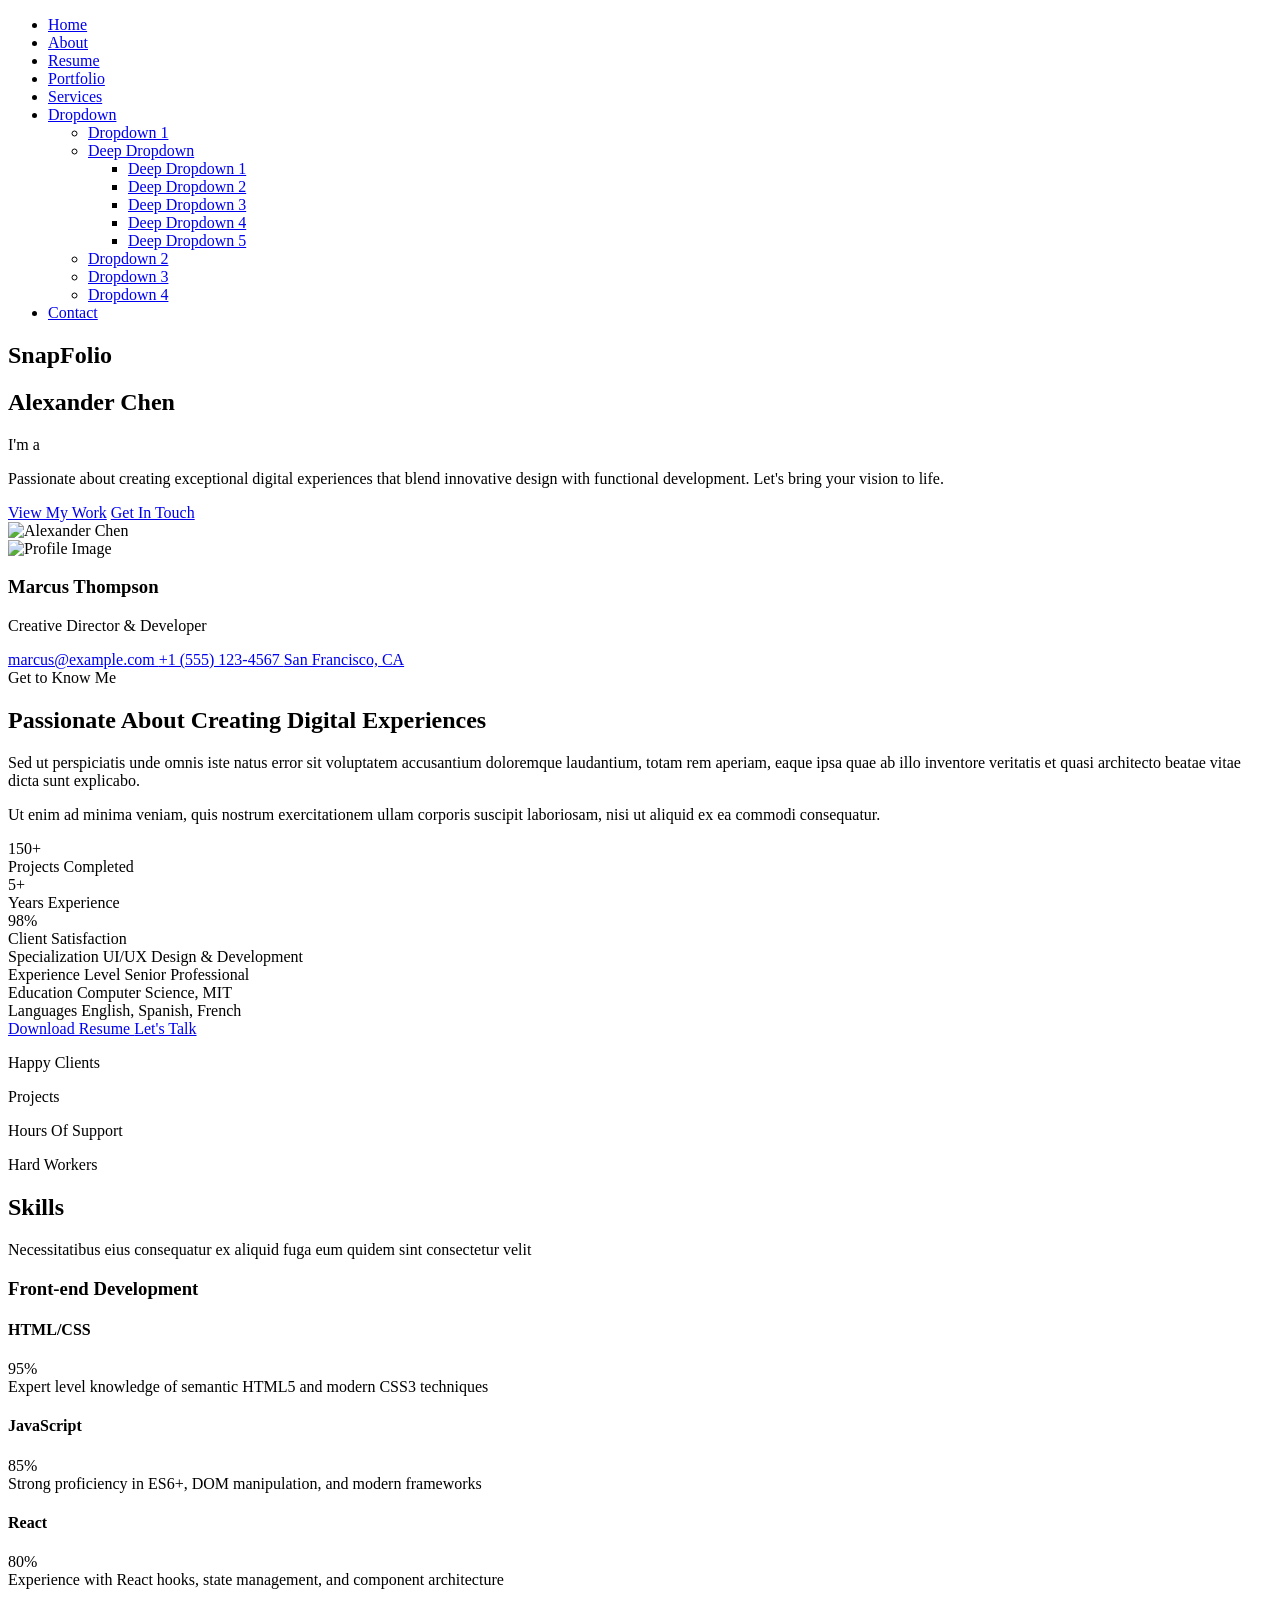
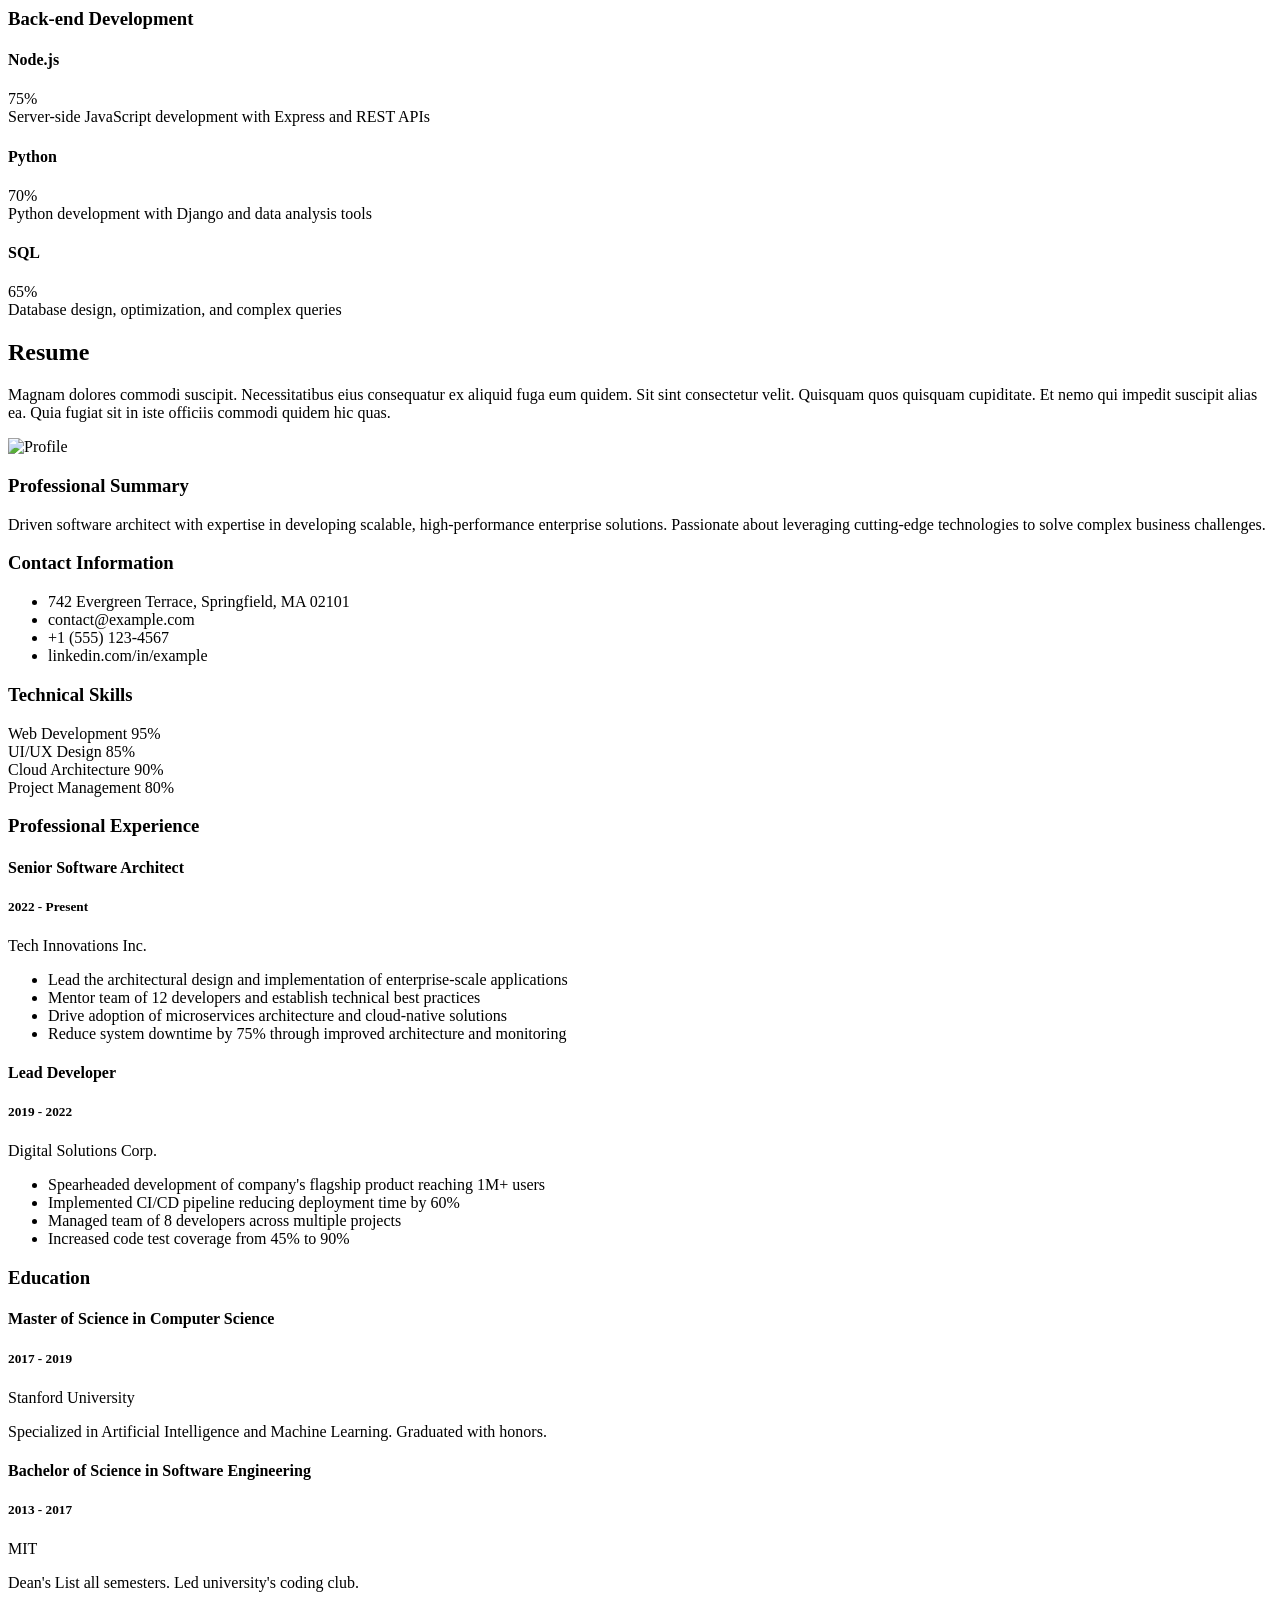
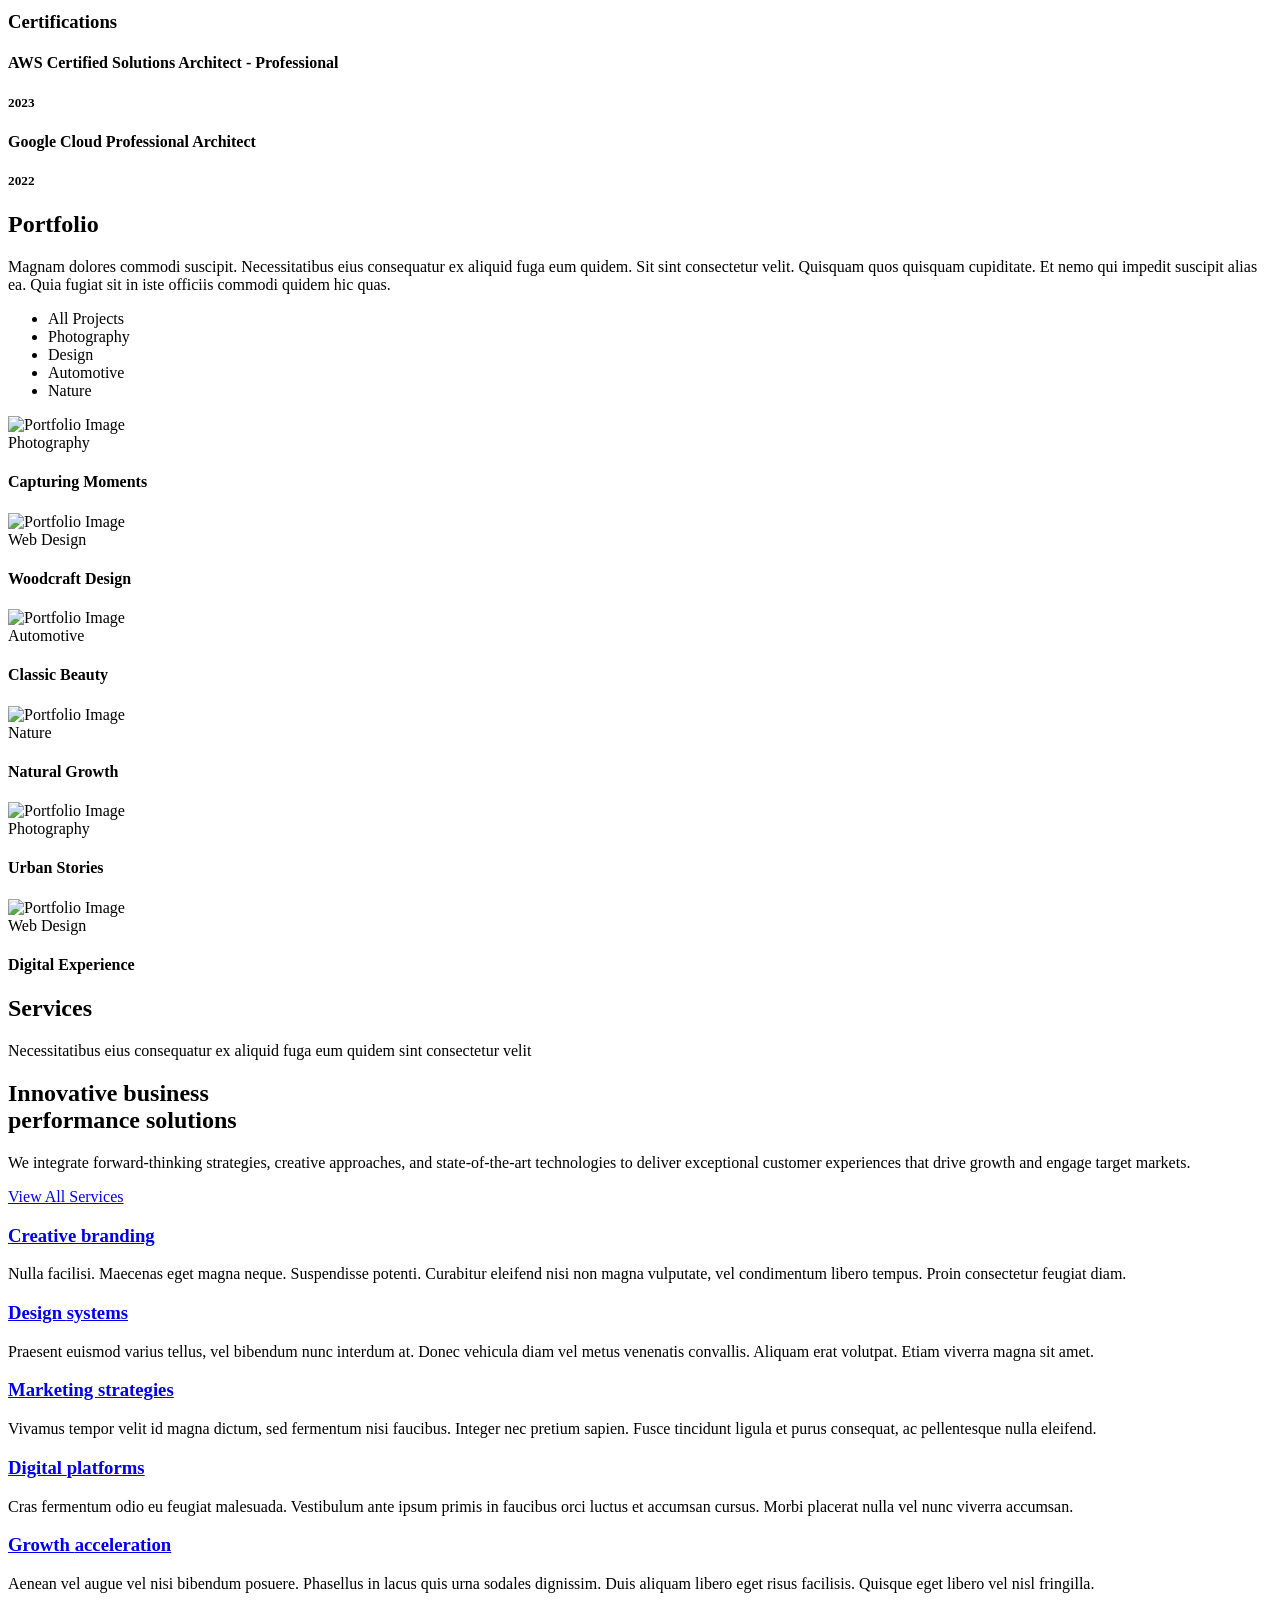
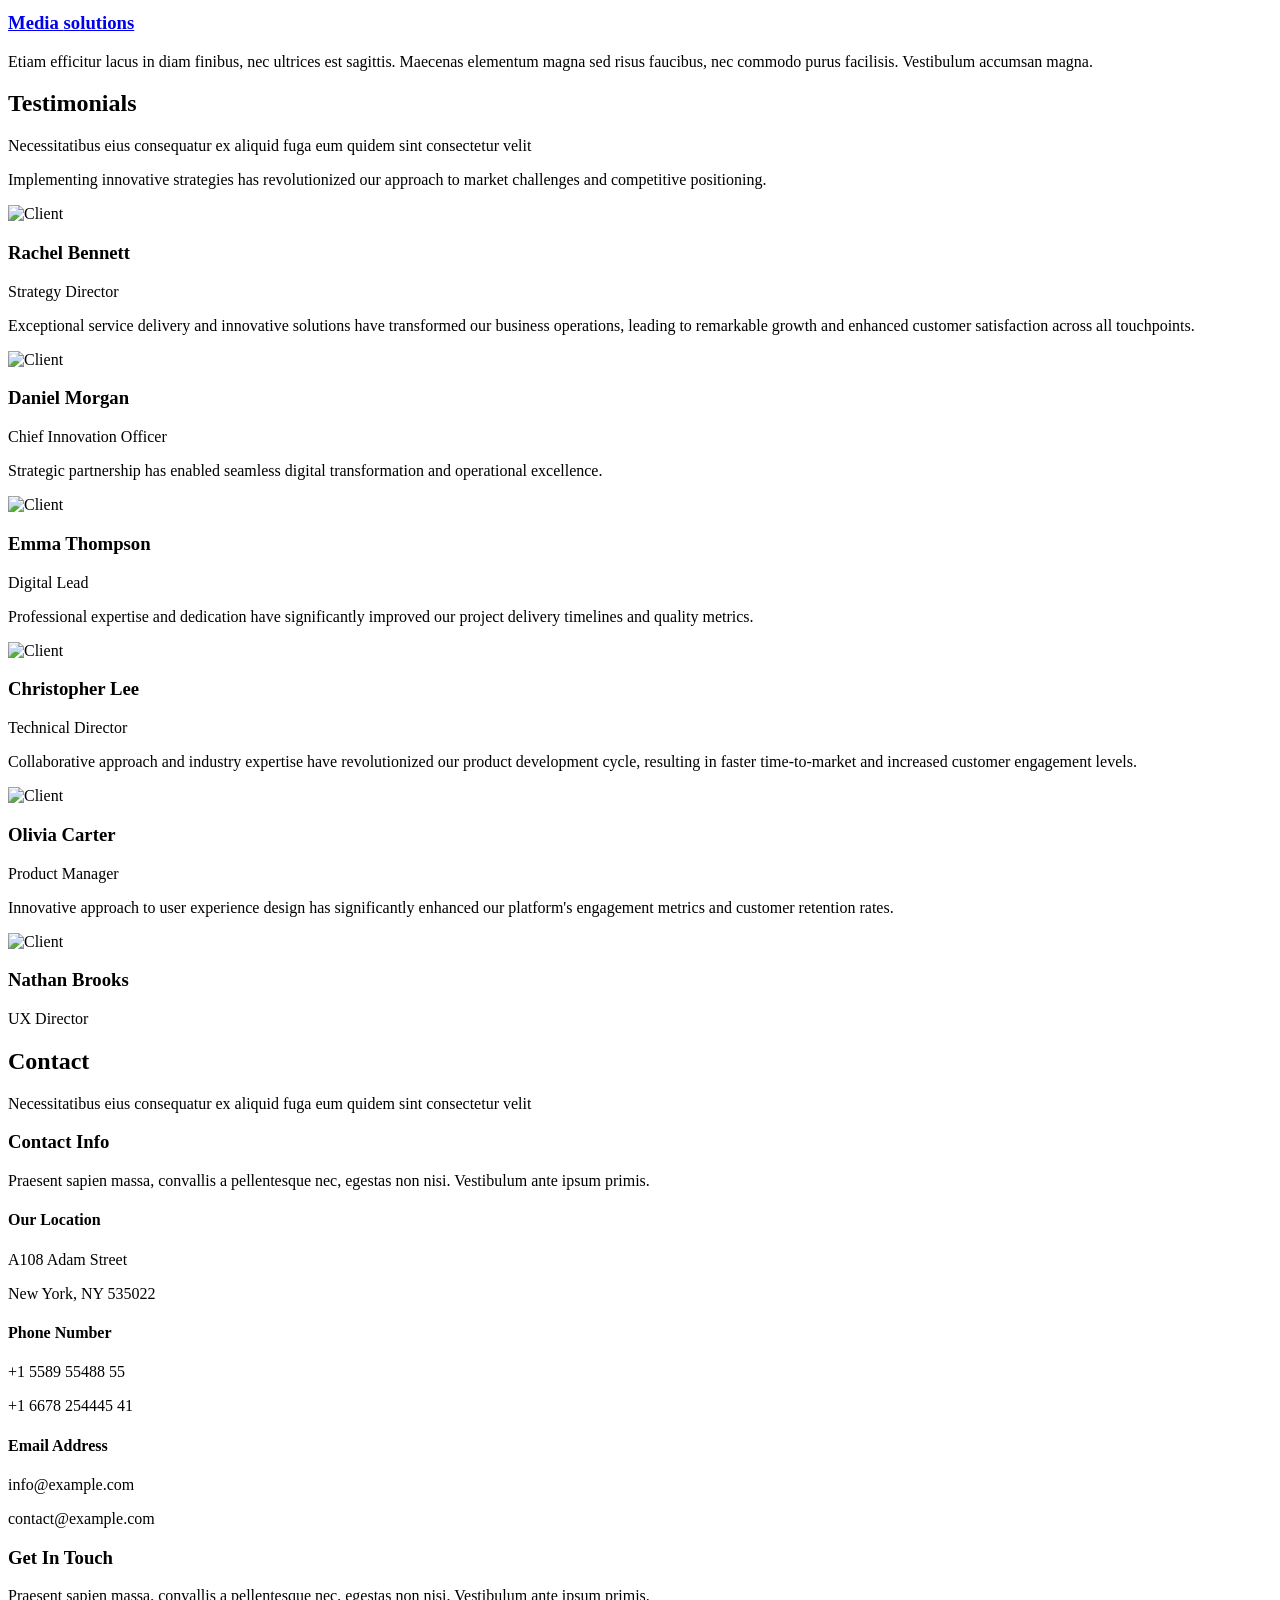
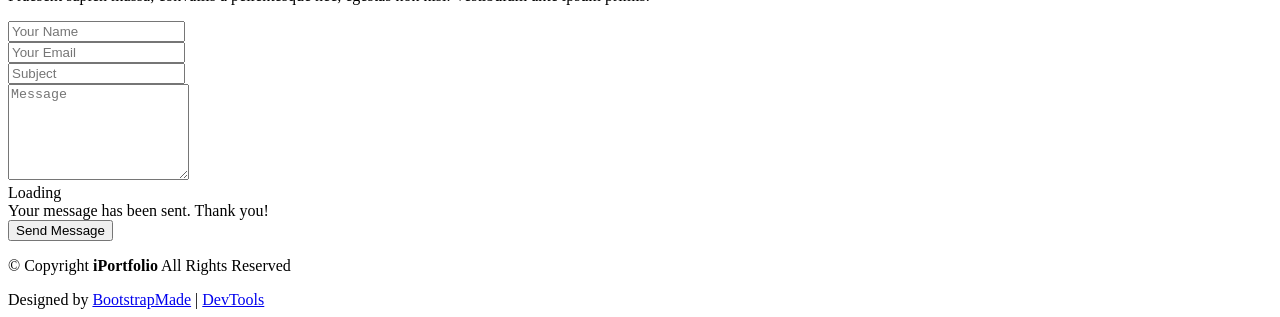
==== p0/index.html @ a19074e3 "feat: added base index.html for p0" ====
<!DOCTYPE html>
<html lang="en">

<head>
  <meta charset="utf-8">
  <meta content="width=device-width, initial-scale=1.0" name="viewport">
  <title>Index - SnapFolio Bootstrap Template</title>
  <meta name="description" content="">
  <meta name="keywords" content="">

  <!-- Favicons -->
  <link href="assets/img/favicon.png" rel="icon">
  <link href="assets/img/apple-touch-icon.png" rel="apple-touch-icon">

  <!-- Fonts -->
  <link href="https://fonts.googleapis.com" rel="preconnect">
  <link href="https://fonts.gstatic.com" rel="preconnect" crossorigin>
  <link href="https://fonts.googleapis.com/css2?family=Roboto:ital,wght@0,100;0,300;0,400;0,500;0,700;0,900;1,100;1,300;1,400;1,500;1,700;1,900&family=Ubuntu:ital,wght@0,300;0,400;0,500;0,700;1,300;1,400;1,500;1,700&family=Nunito:ital,wght@0,200;0,300;0,400;0,500;0,600;0,700;0,800;0,900;1,200;1,300;1,400;1,500;1,600;1,700;1,800;1,900&display=swap" rel="stylesheet">

  <!-- Vendor CSS Files -->
  <link href="assets/vendor/bootstrap/css/bootstrap.min.css" rel="stylesheet">
  <link href="assets/vendor/bootstrap-icons/bootstrap-icons.css" rel="stylesheet">
  <link href="assets/vendor/aos/aos.css" rel="stylesheet">
  <link href="assets/vendor/glightbox/css/glightbox.min.css" rel="stylesheet">
  <link href="assets/vendor/swiper/swiper-bundle.min.css" rel="stylesheet">

  <!-- Main CSS File -->
  <link href="assets/css/main.css" rel="stylesheet">

  <!-- =======================================================
  * Template Name: SnapFolio
  * Template URL: https://bootstrapmade.com/snapfolio-bootstrap-portfolio-template/
  * Updated: Jul 21 2025 with Bootstrap v5.3.7
  * Author: BootstrapMade.com
  * License: https://bootstrapmade.com/license/
  ======================================================== -->
</head>

<body class="index-page">

  <header id="header" class="header dark-background d-flex flex-column justify-content-center">
    <i class="header-toggle d-xl-none bi bi-list"></i>

    <div class="header-container d-flex flex-column align-items-start">
      <nav id="navmenu" class="navmenu">
        <ul>
          <li><a href="#hero" class="active"><i class="bi bi-house navicon"></i>Home</a></li>
          <li><a href="#about"><i class="bi bi-person navicon"></i> About</a></li>
          <li><a href="#resume"><i class="bi bi-file-earmark-text navicon"></i> Resume</a></li>
          <li><a href="#portfolio"><i class="bi bi-images navicon"></i> Portfolio</a></li>
          <li><a href="#services"><i class="bi bi-hdd-stack navicon"></i> Services</a></li>
          <li class="dropdown"><a href="#"><i class="bi bi-menu-button navicon"></i> <span>Dropdown</span> <i class="bi bi-chevron-down toggle-dropdown"></i></a>
            <ul>
              <li><a href="#">Dropdown 1</a></li>
              <li class="dropdown"><a href="#"><span>Deep Dropdown</span> <i class="bi bi-chevron-down toggle-dropdown"></i></a>
                <ul>
                  <li><a href="#">Deep Dropdown 1</a></li>
                  <li><a href="#">Deep Dropdown 2</a></li>
                  <li><a href="#">Deep Dropdown 3</a></li>
                  <li><a href="#">Deep Dropdown 4</a></li>
                  <li><a href="#">Deep Dropdown 5</a></li>
                </ul>
              </li>
              <li><a href="#">Dropdown 2</a></li>
              <li><a href="#">Dropdown 3</a></li>
              <li><a href="#">Dropdown 4</a></li>
            </ul>
          </li>
          <li><a href="#contact"><i class="bi bi-envelope navicon"></i> Contact</a></li>
        </ul>
      </nav>

      <div class="social-links text-center">
        <a href="#" class="twitter"><i class="bi bi-twitter-x"></i></a>
        <a href="#" class="facebook"><i class="bi bi-facebook"></i></a>
        <a href="#" class="instagram"><i class="bi bi-instagram"></i></a>
        <a href="#" class="google-plus"><i class="bi bi-skype"></i></a>
        <a href="#" class="linkedin"><i class="bi bi-linkedin"></i></a>
      </div>

    </div>

  </header>

  <main class="main">

    <!-- Hero Section -->
    <section id="hero" class="hero section">

      <div class="background-elements">
        <div class="bg-circle circle-1"></div>
        <div class="bg-circle circle-2"></div>
      </div>

      <div class="hero-content">

        <div class="container">
          <div class="row align-items-center">

            <div class="col-lg-6" data-aos="fade-right" data-aos-delay="100">
              <div class="hero-text">
                <h1>Snap<span class="accent-text">Folio</span></h1>
                <h2>Alexander Chen</h2>
                <p class="lead">I'm a <span class="typed" data-typed-items="UI/UX Designer, Web Developer, Brand Strategist, Creative Director"></span></p>
                <p class="description">Passionate about creating exceptional digital experiences that blend innovative design with functional development. Let's bring your vision to life.</p>

                <div class="hero-actions">
                  <a href="#portfolio" class="btn btn-primary">View My Work</a>
                  <a href="#contact" class="btn btn-outline">Get In Touch</a>
                </div>

                <div class="social-links">
                  <a href="#"><i class="bi bi-dribbble"></i></a>
                  <a href="#"><i class="bi bi-behance"></i></a>
                  <a href="#"><i class="bi bi-github"></i></a>
                  <a href="#"><i class="bi bi-linkedin"></i></a>
                </div>
              </div>
            </div>

            <div class="col-lg-6" data-aos="fade-left" data-aos-delay="200">
              <div class="hero-visual">
                <div class="profile-container">
                  <div class="profile-background"></div>
                  <img src="assets/img/profile/profile-2.webp" alt="Alexander Chen" class="profile-image">
                </div>
              </div>
            </div>

          </div>
        </div>
      </div>

    </section><!-- /Hero Section -->

    <!-- About Section -->
    <section id="about" class="about section">

      <div class="container" data-aos="fade-up" data-aos-delay="100">

        <div class="row">
          <div class="col-lg-5" data-aos="zoom-in" data-aos-delay="200">
            <div class="profile-card">
              <div class="profile-header">
                <div class="profile-image">
                  <img src="assets/img/profile/profile-square-3.webp" alt="Profile Image" class="img-fluid">
                </div>
                <div class="profile-badge">
                  <i class="bi bi-check-circle-fill"></i>
                </div>
              </div>

              <div class="profile-content">
                <h3>Marcus Thompson</h3>
                <p class="profession">Creative Director &amp; Developer</p>

                <div class="contact-links">
                  <a href="mailto:marcus@example.com" class="contact-item">
                    <i class="bi bi-envelope"></i>
                    marcus@example.com
                  </a>
                  <a href="tel:+15551234567" class="contact-item">
                    <i class="bi bi-telephone"></i>
                    +1 (555) 123-4567
                  </a>
                  <a href="#" class="contact-item">
                    <i class="bi bi-geo-alt"></i>
                    San Francisco, CA
                  </a>
                </div>
              </div>
            </div>
          </div>

          <div class="col-lg-7" data-aos="fade-left" data-aos-delay="300">
            <div class="about-content">
              <div class="section-header">
                <span class="badge-text">Get to Know Me</span>
                <h2>Passionate About Creating Digital Experiences</h2>
              </div>

              <div class="description">
                <p>Sed ut perspiciatis unde omnis iste natus error sit voluptatem accusantium doloremque laudantium, totam rem aperiam, eaque ipsa quae ab illo inventore veritatis et quasi architecto beatae vitae dicta sunt explicabo.</p>

                <p>Ut enim ad minima veniam, quis nostrum exercitationem ullam corporis suscipit laboriosam, nisi ut aliquid ex ea commodi consequatur.</p>
              </div>

              <div class="stats-grid">
                <div class="stat-item">
                  <div class="stat-number">150+</div>
                  <div class="stat-label">Projects Completed</div>
                </div>
                <div class="stat-item">
                  <div class="stat-number">5+</div>
                  <div class="stat-label">Years Experience</div>
                </div>
                <div class="stat-item">
                  <div class="stat-number">98%</div>
                  <div class="stat-label">Client Satisfaction</div>
                </div>
              </div>

              <div class="details-grid">
                <div class="detail-row">
                  <div class="detail-item">
                    <span class="detail-label">Specialization</span>
                    <span class="detail-value">UI/UX Design &amp; Development</span>
                  </div>
                  <div class="detail-item">
                    <span class="detail-label">Experience Level</span>
                    <span class="detail-value">Senior Professional</span>
                  </div>
                </div>
                <div class="detail-row">
                  <div class="detail-item">
                    <span class="detail-label">Education</span>
                    <span class="detail-value">Computer Science, MIT</span>
                  </div>
                  <div class="detail-item">
                    <span class="detail-label">Languages</span>
                    <span class="detail-value">English, Spanish, French</span>
                  </div>
                </div>
              </div>

              <div class="cta-section">
                <a href="#" class="btn btn-primary">
                  <i class="bi bi-download"></i>
                  Download Resume
                </a>
                <a href="#" class="btn btn-outline">
                  <i class="bi bi-chat-dots"></i>
                  Let's Talk
                </a>
              </div>
            </div>
          </div>
        </div>

      </div>

    </section><!-- /About Section -->

    <!-- Stats Section -->
    <section id="stats" class="stats section light-background">

      <div class="container" data-aos="fade-up" data-aos-delay="100">

        <div class="row justify-content-center">
          <div class="col-lg-10">
            <div class="stats-wrapper">
              <div class="stats-item" data-aos="zoom-in" data-aos-delay="150">
                <div class="icon-wrapper">
                  <i class="bi bi-emoji-smile"></i>
                </div>
                <span data-purecounter-start="0" data-purecounter-end="232" data-purecounter-duration="1" class="purecounter"></span>
                <p>Happy Clients</p>
              </div><!-- End Stats Item -->

              <div class="stats-item" data-aos="zoom-in" data-aos-delay="200">
                <div class="icon-wrapper">
                  <i class="bi bi-journal-richtext"></i>
                </div>
                <span data-purecounter-start="0" data-purecounter-end="521" data-purecounter-duration="1" class="purecounter"></span>
                <p>Projects</p>
              </div><!-- End Stats Item -->

              <div class="stats-item" data-aos="zoom-in" data-aos-delay="250">
                <div class="icon-wrapper">
                  <i class="bi bi-headset"></i>
                </div>
                <span data-purecounter-start="0" data-purecounter-end="1463" data-purecounter-duration="1" class="purecounter"></span>
                <p>Hours Of Support</p>
              </div><!-- End Stats Item -->

              <div class="stats-item" data-aos="zoom-in" data-aos-delay="300">
                <div class="icon-wrapper">
                  <i class="bi bi-people"></i>
                </div>
                <span data-purecounter-start="0" data-purecounter-end="15" data-purecounter-duration="1" class="purecounter"></span>
                <p>Hard Workers</p>
              </div><!-- End Stats Item -->
            </div>
          </div>
        </div>

      </div>

    </section><!-- /Stats Section -->

    <!-- Skills Section -->
    <section id="skills" class="skills section">

      <!-- Section Title -->
      <div class="container section-title" data-aos="fade-up">
        <h2>Skills</h2>
        <p>Necessitatibus eius consequatur ex aliquid fuga eum quidem sint consectetur velit</p>
      </div><!-- End Section Title -->

      <div class="container" data-aos="fade-up" data-aos-delay="100">

        <div class="row">
          <div class="col-lg-6">
            <div class="skills-category" data-aos="fade-up" data-aos-delay="200">
              <h3>Front-end Development</h3>
              <div class="skills-animation">
                <div class="skill-item">
                  <div class="d-flex justify-content-between align-items-center">
                    <h4>HTML/CSS</h4>
                    <span class="skill-percentage">95%</span>
                  </div>
                  <div class="progress">
                    <div class="progress-bar" role="progressbar" aria-valuenow="95" aria-valuemin="0" aria-valuemax="100"></div>
                  </div>
                  <div class="skill-tooltip">Expert level knowledge of semantic HTML5 and modern CSS3 techniques</div>
                </div>

                <div class="skill-item">
                  <div class="d-flex justify-content-between align-items-center">
                    <h4>JavaScript</h4>
                    <span class="skill-percentage">85%</span>
                  </div>
                  <div class="progress">
                    <div class="progress-bar" role="progressbar" aria-valuenow="85" aria-valuemin="0" aria-valuemax="100"></div>
                  </div>
                  <div class="skill-tooltip">Strong proficiency in ES6+, DOM manipulation, and modern frameworks</div>
                </div>

                <div class="skill-item">
                  <div class="d-flex justify-content-between align-items-center">
                    <h4>React</h4>
                    <span class="skill-percentage">80%</span>
                  </div>
                  <div class="progress">
                    <div class="progress-bar" role="progressbar" aria-valuenow="80" aria-valuemin="0" aria-valuemax="100"></div>
                  </div>
                  <div class="skill-tooltip">Experience with React hooks, state management, and component architecture</div>
                </div>
              </div>
            </div><!-- End Frontend Skills -->
          </div>

          <div class="col-lg-6">
            <div class="skills-category" data-aos="fade-up" data-aos-delay="300">
              <h3>Back-end Development</h3>
              <div class="skills-animation">
                <div class="skill-item">
                  <div class="d-flex justify-content-between align-items-center">
                    <h4>Node.js</h4>
                    <span class="skill-percentage">75%</span>
                  </div>
                  <div class="progress">
                    <div class="progress-bar" role="progressbar" aria-valuenow="75" aria-valuemin="0" aria-valuemax="100"></div>
                  </div>
                  <div class="skill-tooltip">Server-side JavaScript development with Express and REST APIs</div>
                </div>

                <div class="skill-item">
                  <div class="d-flex justify-content-between align-items-center">
                    <h4>Python</h4>
                    <span class="skill-percentage">70%</span>
                  </div>
                  <div class="progress">
                    <div class="progress-bar" role="progressbar" aria-valuenow="70" aria-valuemin="0" aria-valuemax="100"></div>
                  </div>
                  <div class="skill-tooltip">Python development with Django and data analysis tools</div>
                </div>

                <div class="skill-item">
                  <div class="d-flex justify-content-between align-items-center">
                    <h4>SQL</h4>
                    <span class="skill-percentage">65%</span>
                  </div>
                  <div class="progress">
                    <div class="progress-bar" role="progressbar" aria-valuenow="65" aria-valuemin="0" aria-valuemax="100"></div>
                  </div>
                  <div class="skill-tooltip">Database design, optimization, and complex queries</div>
                </div>
              </div>
            </div><!-- End Backend Skills -->
          </div>
        </div>

      </div>

    </section><!-- /Skills Section -->

    <!-- Resume Section -->
    <section id="resume" class="resume section">

      <!-- Section Title -->
      <div class="container section-title" data-aos="fade-up">
        <h2>Resume</h2>
        <p>Magnam dolores commodi suscipit. Necessitatibus eius consequatur ex aliquid fuga eum quidem. Sit sint consectetur velit. Quisquam quos quisquam cupiditate. Et nemo qui impedit suscipit alias ea. Quia fugiat sit in iste officiis commodi quidem hic quas.</p>
      </div><!-- End Section Title -->

      <div class="container" data-aos="fade-up" data-aos-delay="100">

        <div class="row gy-4">
          <!-- Left column with summary and contact -->
          <div class="col-lg-4">
            <div class="resume-side" data-aos="fade-right" data-aos-delay="100">
              <div class="profile-img mb-4">
                <img src="assets/img/profile/profile-square-2.webp" alt="Profile" class="img-fluid rounded">
              </div>

              <h3>Professional Summary</h3>
              <p>Driven software architect with expertise in developing scalable, high-performance enterprise solutions. Passionate about leveraging cutting-edge technologies to solve complex business challenges.</p>

              <h3 class="mt-4">Contact Information</h3>
              <ul class="contact-info list-unstyled">
                <li><i class="bi bi-geo-alt"></i> 742 Evergreen Terrace, Springfield, MA 02101</li>
                <li><i class="bi bi-envelope"></i> contact@example.com</li>
                <li><i class="bi bi-phone"></i> +1 (555) 123-4567</li>
                <li><i class="bi bi-linkedin"></i> linkedin.com/in/example</li>
              </ul>

              <div class="skills-animation mt-4">
                <h3>Technical Skills</h3>
                <div class="skill-item">
                  <div class="d-flex justify-content-between">
                    <span>Web Development</span>
                    <span>95%</span>
                  </div>
                  <div class="progress">
                    <div class="progress-bar" role="progressbar" aria-valuenow="95" aria-valuemin="0" aria-valuemax="100"></div>
                  </div>
                </div>

                <div class="skill-item">
                  <div class="d-flex justify-content-between">
                    <span>UI/UX Design</span>
                    <span>85%</span>
                  </div>
                  <div class="progress">
                    <div class="progress-bar" role="progressbar" aria-valuenow="85" aria-valuemin="0" aria-valuemax="100"></div>
                  </div>
                </div>

                <div class="skill-item">
                  <div class="d-flex justify-content-between">
                    <span>Cloud Architecture</span>
                    <span>90%</span>
                  </div>
                  <div class="progress">
                    <div class="progress-bar" role="progressbar" aria-valuenow="90" aria-valuemin="0" aria-valuemax="100"></div>
                  </div>
                </div>

                <div class="skill-item">
                  <div class="d-flex justify-content-between">
                    <span>Project Management</span>
                    <span>80%</span>
                  </div>
                  <div class="progress">
                    <div class="progress-bar" role="progressbar" aria-valuenow="80" aria-valuemin="0" aria-valuemax="100"></div>
                  </div>
                </div>
              </div>
            </div>
          </div>

          <!-- Right column with experience and education -->
          <div class="col-lg-8 ps-4 ps-lg-5">
            <!-- Experience Section -->
            <div class="resume-section" data-aos="fade-up">
              <h3><i class="bi bi-briefcase me-2"></i>Professional Experience</h3>

              <div class="resume-item">
                <h4>Senior Software Architect</h4>
                <h5>2022 - Present</h5>
                <p class="company"><i class="bi bi-building"></i> Tech Innovations Inc.</p>
                <ul>
                  <li>Lead the architectural design and implementation of enterprise-scale applications</li>
                  <li>Mentor team of 12 developers and establish technical best practices</li>
                  <li>Drive adoption of microservices architecture and cloud-native solutions</li>
                  <li>Reduce system downtime by 75% through improved architecture and monitoring</li>
                </ul>
              </div>

              <div class="resume-item">
                <h4>Lead Developer</h4>
                <h5>2019 - 2022</h5>
                <p class="company"><i class="bi bi-building"></i> Digital Solutions Corp.</p>
                <ul>
                  <li>Spearheaded development of company's flagship product reaching 1M+ users</li>
                  <li>Implemented CI/CD pipeline reducing deployment time by 60%</li>
                  <li>Managed team of 8 developers across multiple projects</li>
                  <li>Increased code test coverage from 45% to 90%</li>
                </ul>
              </div>
            </div>

            <!-- Education Section -->
            <div class="resume-section" data-aos="fade-up" data-aos-delay="100">
              <h3><i class="bi bi-mortarboard me-2"></i>Education</h3>

              <div class="resume-item">
                <h4>Master of Science in Computer Science</h4>
                <h5>2017 - 2019</h5>
                <p class="company"><i class="bi bi-building"></i> Stanford University</p>
                <p>Specialized in Artificial Intelligence and Machine Learning. Graduated with honors.</p>
              </div>

              <div class="resume-item">
                <h4>Bachelor of Science in Software Engineering</h4>
                <h5>2013 - 2017</h5>
                <p class="company"><i class="bi bi-building"></i> MIT</p>
                <p>Dean's List all semesters. Led university's coding club.</p>
              </div>
            </div>

            <!-- Certifications Section -->
            <div class="resume-section" data-aos="fade-up" data-aos-delay="200">
              <h3><i class="bi bi-award me-2"></i>Certifications</h3>

              <div class="resume-item">
                <h4>AWS Certified Solutions Architect - Professional</h4>
                <h5>2023</h5>
              </div>

              <div class="resume-item">
                <h4>Google Cloud Professional Architect</h4>
                <h5>2022</h5>
              </div>
            </div>
          </div>
        </div>

      </div>

    </section><!-- /Resume Section -->

    <!-- Portfolio Section -->
    <section id="portfolio" class="portfolio section">

      <!-- Section Title -->
      <div class="container section-title" data-aos="fade-up">
        <h2>Portfolio</h2>
        <p>Magnam dolores commodi suscipit. Necessitatibus eius consequatur ex aliquid fuga eum quidem. Sit sint consectetur velit. Quisquam quos quisquam cupiditate. Et nemo qui impedit suscipit alias ea. Quia fugiat sit in iste officiis commodi quidem hic quas.</p>
      </div><!-- End Section Title -->

      <div class="container" data-aos="fade-up" data-aos-delay="100">

        <div class="isotope-layout" data-default-filter="*" data-layout="masonry" data-sort="original-order">

          <div class="row">
            <div class="col-lg-3 filter-sidebar">
              <div class="filters-wrapper" data-aos="fade-right" data-aos-delay="150">
                <ul class="portfolio-filters isotope-filters">
                  <li data-filter="*" class="filter-active">All Projects</li>
                  <li data-filter=".filter-photography">Photography</li>
                  <li data-filter=".filter-design">Design</li>
                  <li data-filter=".filter-automotive">Automotive</li>
                  <li data-filter=".filter-nature">Nature</li>
                </ul>
              </div>
            </div>

            <div class="col-lg-9">
              <div class="row gy-4 portfolio-container isotope-container" data-aos="fade-up" data-aos-delay="200">

                <div class="col-lg-6 col-md-6 portfolio-item isotope-item filter-photography">
                  <div class="portfolio-wrap">
                    <img src="assets/img/portfolio/portfolio-portrait-1.webp" class="img-fluid" alt="Portfolio Image" loading="lazy">
                    <div class="portfolio-info">
                      <div class="content">
                        <span class="category">Photography</span>
                        <h4>Capturing Moments</h4>
                        <div class="portfolio-links">
                          <a href="assets/img/portfolio/portfolio-portrait-1.webp" class="glightbox" title="Capturing Moments"><i class="bi bi-plus-lg"></i></a>
                          <a href="portfolio-details.html" title="More Details"><i class="bi bi-arrow-right"></i></a>
                        </div>
                      </div>
                    </div>
                  </div>
                </div><!-- End Portfolio Item -->

                <div class="col-lg-6 col-md-6 portfolio-item isotope-item filter-design">
                  <div class="portfolio-wrap">
                    <img src="assets/img/portfolio/portfolio-2.webp" class="img-fluid" alt="Portfolio Image" loading="lazy">
                    <div class="portfolio-info">
                      <div class="content">
                        <span class="category">Web Design</span>
                        <h4>Woodcraft Design</h4>
                        <div class="portfolio-links">
                          <a href="assets/img/portfolio/portfolio-2.webp" class="glightbox" title="Woodcraft Design"><i class="bi bi-plus-lg"></i></a>
                          <a href="portfolio-details.html" title="More Details"><i class="bi bi-arrow-right"></i></a>
                        </div>
                      </div>
                    </div>
                  </div>
                </div><!-- End Portfolio Item -->

                <div class="col-lg-6 col-md-6 portfolio-item isotope-item filter-automotive">
                  <div class="portfolio-wrap">
                    <img src="assets/img/portfolio/portfolio-portrait-2.webp" class="img-fluid" alt="Portfolio Image" loading="lazy">
                    <div class="portfolio-info">
                      <div class="content">
                        <span class="category">Automotive</span>
                        <h4>Classic Beauty</h4>
                        <div class="portfolio-links">
                          <a href="assets/img/portfolio/portfolio-portrait-2.webp" class="glightbox" title="Classic Beauty"><i class="bi bi-plus-lg"></i></a>
                          <a href="portfolio-details.html" title="More Details"><i class="bi bi-arrow-right"></i></a>
                        </div>
                      </div>
                    </div>
                  </div>
                </div><!-- End Portfolio Item -->

                <div class="col-lg-6 col-md-6 portfolio-item isotope-item filter-nature">
                  <div class="portfolio-wrap">
                    <img src="assets/img/portfolio/portfolio-portrait-4.webp" class="img-fluid" alt="Portfolio Image" loading="lazy">
                    <div class="portfolio-info">
                      <div class="content">
                        <span class="category">Nature</span>
                        <h4>Natural Growth</h4>
                        <div class="portfolio-links">
                          <a href="assets/img/portfolio/portfolio-portrait-4.webp" class="glightbox" title="Natural Growth"><i class="bi bi-plus-lg"></i></a>
                          <a href="portfolio-details.html" title="More Details"><i class="bi bi-arrow-right"></i></a>
                        </div>
                      </div>
                    </div>
                  </div>
                </div><!-- End Portfolio Item -->

                <div class="col-lg-6 col-md-6 portfolio-item isotope-item filter-photography">
                  <div class="portfolio-wrap">
                    <img src="assets/img/portfolio/portfolio-5.webp" class="img-fluid" alt="Portfolio Image" loading="lazy">
                    <div class="portfolio-info">
                      <div class="content">
                        <span class="category">Photography</span>
                        <h4>Urban Stories</h4>
                        <div class="portfolio-links">
                          <a href="assets/img/portfolio/portfolio-5.webp" class="glightbox" title="Urban Stories"><i class="bi bi-plus-lg"></i></a>
                          <a href="portfolio-details.html" title="More Details"><i class="bi bi-arrow-right"></i></a>
                        </div>
                      </div>
                    </div>
                  </div>
                </div><!-- End Portfolio Item -->

                <div class="col-lg-6 col-md-6 portfolio-item isotope-item filter-design">
                  <div class="portfolio-wrap">
                    <img src="assets/img/portfolio/portfolio-6.webp" class="img-fluid" alt="Portfolio Image" loading="lazy">
                    <div class="portfolio-info">
                      <div class="content">
                        <span class="category">Web Design</span>
                        <h4>Digital Experience</h4>
                        <div class="portfolio-links">
                          <a href="assets/img/portfolio/portfolio-6.webp" class="glightbox" title="Digital Experience"><i class="bi bi-plus-lg"></i></a>
                          <a href="portfolio-details.html" title="More Details"><i class="bi bi-arrow-right"></i></a>
                        </div>
                      </div>
                    </div>
                  </div>
                </div><!-- End Portfolio Item -->

              </div><!-- End Portfolio Container -->
            </div>
          </div>

        </div>

      </div>

    </section><!-- /Portfolio Section -->

    <!-- Services Section -->
    <section id="services" class="services section">

      <!-- Section Title -->
      <div class="container section-title" data-aos="fade-up">
        <h2>Services</h2>
        <p>Necessitatibus eius consequatur ex aliquid fuga eum quidem sint consectetur velit</p>
      </div><!-- End Section Title -->

      <div class="container" data-aos="fade-up" data-aos-delay="100">

        <div class="service-header">
          <div class="row align-items-center">
            <div class="col-lg-8 col-md-12">
              <div class="service-intro">
                <h2 class="service-heading">
                  <div>Innovative business</div>
                  <div><span>performance solutions</span></div>
                </h2>
              </div>
            </div>
            <div class="col-lg-4 col-md-12">
              <div class="service-summary">
                <p>
                  We integrate forward-thinking strategies, creative approaches, and state-of-the-art technologies to deliver exceptional customer experiences that drive growth and engage target markets.
                </p>
                <a href="services.html" class="service-btn">
                  View All Services
                  <i class="bi bi-arrow-right"></i>
                </a>
              </div>
            </div>
          </div>
        </div>

        <div class="row justify-content-center">
          <div class="col-lg-4 col-md-6" data-aos="fade-up" data-aos-delay="100">
            <div class="service-card position-relative z-1">
              <div class="service-icon">
                <i class="bi bi-palette"></i>
              </div>
              <a href="service-details.html" class="card-action d-flex align-items-center justify-content-center rounded-circle">
                <i class="bi bi-arrow-up-right"></i>
              </a>
              <h3>
                <a href="service-details.html">
                  Creative <span>branding</span>
                </a>
              </h3>
              <p>
                Nulla facilisi. Maecenas eget magna neque. Suspendisse potenti. Curabitur eleifend nisi non magna vulputate, vel condimentum libero tempus. Proin consectetur feugiat diam.
              </p>
            </div>
          </div>
          <div class="col-lg-4 col-md-6" data-aos="fade-up" data-aos-delay="200">
            <div class="service-card position-relative z-1">
              <div class="service-icon">
                <i class="bi bi-gem"></i>
              </div>
              <a href="service-details.html" class="card-action d-flex align-items-center justify-content-center rounded-circle">
                <i class="bi bi-arrow-up-right"></i>
              </a>
              <h3>
                <a href="service-details.html">
                  Design <span>systems</span>
                </a>
              </h3>
              <p>
                Praesent euismod varius tellus, vel bibendum nunc interdum at. Donec vehicula diam vel metus venenatis convallis. Aliquam erat volutpat. Etiam viverra magna sit amet.
              </p>
            </div>
          </div>
          <div class="col-lg-4 col-md-6" data-aos="fade-up" data-aos-delay="300">
            <div class="service-card position-relative z-1">
              <div class="service-icon">
                <i class="bi bi-megaphone"></i>
              </div>
              <a href="service-details.html" class="card-action d-flex align-items-center justify-content-center rounded-circle">
                <i class="bi bi-arrow-up-right"></i>
              </a>
              <h3>
                <a href="service-details.html">
                  Marketing <span>strategies</span>
                </a>
              </h3>
              <p>
                Vivamus tempor velit id magna dictum, sed fermentum nisi faucibus. Integer nec pretium sapien. Fusce tincidunt ligula et purus consequat, ac pellentesque nulla eleifend.
              </p>
            </div>
          </div>
          <div class="col-lg-4 col-md-6" data-aos="fade-up" data-aos-delay="100">
            <div class="service-card position-relative z-1">
              <div class="service-icon">
                <i class="bi bi-code-slash"></i>
              </div>
              <a href="service-details.html" class="card-action d-flex align-items-center justify-content-center rounded-circle">
                <i class="bi bi-arrow-up-right"></i>
              </a>
              <h3>
                <a href="service-details.html">
                  Digital <span>platforms</span>
                </a>
              </h3>
              <p>
                Cras fermentum odio eu feugiat malesuada. Vestibulum ante ipsum primis in faucibus orci luctus et accumsan cursus. Morbi placerat nulla vel nunc viverra accumsan.
              </p>
            </div>
          </div>
          <div class="col-lg-4 col-md-6" data-aos="fade-up" data-aos-delay="200">
            <div class="service-card position-relative z-1">
              <div class="service-icon">
                <i class="bi bi-graph-up"></i>
              </div>
              <a href="service-details.html" class="card-action d-flex align-items-center justify-content-center rounded-circle">
                <i class="bi bi-arrow-up-right"></i>
              </a>
              <h3>
                <a href="service-details.html">
                  Growth <span>acceleration</span>
                </a>
              </h3>
              <p>
                Aenean vel augue vel nisi bibendum posuere. Phasellus in lacus quis urna sodales dignissim. Duis aliquam libero eget risus facilisis. Quisque eget libero vel nisl fringilla.
              </p>
            </div>
          </div>
          <div class="col-lg-4 col-md-6" data-aos="fade-up" data-aos-delay="300">
            <div class="service-card position-relative z-1">
              <div class="service-icon">
                <i class="bi bi-camera-video"></i>
              </div>
              <a href="service-details.html" class="card-action d-flex align-items-center justify-content-center rounded-circle">
                <i class="bi bi-arrow-up-right"></i>
              </a>
              <h3>
                <a href="service-details.html">
                  Media <span>solutions</span>
                </a>
              </h3>
              <p>
                Etiam efficitur lacus in diam finibus, nec ultrices est sagittis. Maecenas elementum magna sed risus faucibus, nec commodo purus facilisis. Vestibulum accumsan magna.
              </p>
            </div>
          </div>
        </div>

      </div>

    </section><!-- /Services Section -->

    <!-- Testimonials Section -->
    <section id="testimonials" class="testimonials section light-background">

      <!-- Section Title -->
      <div class="container section-title" data-aos="fade-up">
        <h2>Testimonials</h2>
        <p>Necessitatibus eius consequatur ex aliquid fuga eum quidem sint consectetur velit</p>
      </div><!-- End Section Title -->

      <div class="container">

        <div class="testimonial-masonry">

          <div class="testimonial-item" data-aos="fade-up">
            <div class="testimonial-content">
              <div class="quote-pattern">
                <i class="bi bi-quote"></i>
              </div>
              <p>Implementing innovative strategies has revolutionized our approach to market challenges and competitive positioning.</p>
              <div class="client-info">
                <div class="client-image">
                  <img src="assets/img/person/person-f-7.webp" alt="Client">
                </div>
                <div class="client-details">
                  <h3>Rachel Bennett</h3>
                  <span class="position">Strategy Director</span>
                </div>
              </div>
            </div>
          </div>

          <div class="testimonial-item highlight" data-aos="fade-up" data-aos-delay="100">
            <div class="testimonial-content">
              <div class="quote-pattern">
                <i class="bi bi-quote"></i>
              </div>
              <p>Exceptional service delivery and innovative solutions have transformed our business operations, leading to remarkable growth and enhanced customer satisfaction across all touchpoints.</p>
              <div class="client-info">
                <div class="client-image">
                  <img src="assets/img/person/person-m-7.webp" alt="Client">
                </div>
                <div class="client-details">
                  <h3>Daniel Morgan</h3>
                  <span class="position">Chief Innovation Officer</span>
                </div>
              </div>
            </div>
          </div>

          <div class="testimonial-item" data-aos="fade-up" data-aos-delay="200">
            <div class="testimonial-content">
              <div class="quote-pattern">
                <i class="bi bi-quote"></i>
              </div>
              <p>Strategic partnership has enabled seamless digital transformation and operational excellence.</p>
              <div class="client-info">
                <div class="client-image">
                  <img src="assets/img/person/person-f-8.webp" alt="Client">
                </div>
                <div class="client-details">
                  <h3>Emma Thompson</h3>
                  <span class="position">Digital Lead</span>
                </div>
              </div>
            </div>
          </div>

          <div class="testimonial-item" data-aos="fade-up" data-aos-delay="300">
            <div class="testimonial-content">
              <div class="quote-pattern">
                <i class="bi bi-quote"></i>
              </div>
              <p>Professional expertise and dedication have significantly improved our project delivery timelines and quality metrics.</p>
              <div class="client-info">
                <div class="client-image">
                  <img src="assets/img/person/person-m-8.webp" alt="Client">
                </div>
                <div class="client-details">
                  <h3>Christopher Lee</h3>
                  <span class="position">Technical Director</span>
                </div>
              </div>
            </div>
          </div>

          <div class="testimonial-item highlight" data-aos="fade-up" data-aos-delay="400">
            <div class="testimonial-content">
              <div class="quote-pattern">
                <i class="bi bi-quote"></i>
              </div>
              <p>Collaborative approach and industry expertise have revolutionized our product development cycle, resulting in faster time-to-market and increased customer engagement levels.</p>
              <div class="client-info">
                <div class="client-image">
                  <img src="assets/img/person/person-f-9.webp" alt="Client">
                </div>
                <div class="client-details">
                  <h3>Olivia Carter</h3>
                  <span class="position">Product Manager</span>
                </div>
              </div>
            </div>
          </div>

          <div class="testimonial-item" data-aos="fade-up" data-aos-delay="500">
            <div class="testimonial-content">
              <div class="quote-pattern">
                <i class="bi bi-quote"></i>
              </div>
              <p>Innovative approach to user experience design has significantly enhanced our platform's engagement metrics and customer retention rates.</p>
              <div class="client-info">
                <div class="client-image">
                  <img src="assets/img/person/person-m-13.webp" alt="Client">
                </div>
                <div class="client-details">
                  <h3>Nathan Brooks</h3>
                  <span class="position">UX Director</span>
                </div>
              </div>
            </div>
          </div>

        </div>

      </div>

    </section><!-- /Testimonials Section -->

    <!-- Contact Section -->
    <section id="contact" class="contact section">

      <!-- Section Title -->
      <div class="container section-title" data-aos="fade-up">
        <h2>Contact</h2>
        <p>Necessitatibus eius consequatur ex aliquid fuga eum quidem sint consectetur velit</p>
      </div><!-- End Section Title -->

      <div class="container">

        <div class="row g-4 g-lg-5">
          <div class="col-lg-5">
            <div class="info-box">
              <h3>Contact Info</h3>
              <p>Praesent sapien massa, convallis a pellentesque nec, egestas non nisi. Vestibulum ante ipsum primis.</p>

              <div class="info-item">
                <div class="icon-box">
                  <i class="bi bi-geo-alt"></i>
                </div>
                <div class="content">
                  <h4>Our Location</h4>
                  <p>A108 Adam Street</p>
                  <p>New York, NY 535022</p>
                </div>
              </div>

              <div class="info-item">
                <div class="icon-box">
                  <i class="bi bi-telephone"></i>
                </div>
                <div class="content">
                  <h4>Phone Number</h4>
                  <p>+1 5589 55488 55</p>
                  <p>+1 6678 254445 41</p>
                </div>
              </div>

              <div class="info-item">
                <div class="icon-box">
                  <i class="bi bi-envelope"></i>
                </div>
                <div class="content">
                  <h4>Email Address</h4>
                  <p>info@example.com</p>
                  <p>contact@example.com</p>
                </div>
              </div>
            </div>
          </div>

          <div class="col-lg-7">
            <div class="contact-form">
              <h3>Get In Touch</h3>
              <p>Praesent sapien massa, convallis a pellentesque nec, egestas non nisi. Vestibulum ante ipsum primis.</p>

              <form action="forms/contact.php" method="post" class="php-email-form">
                <div class="row gy-4">

                  <div class="col-md-6">
                    <input type="text" name="name" class="form-control" placeholder="Your Name" required="">
                  </div>

                  <div class="col-md-6 ">
                    <input type="email" class="form-control" name="email" placeholder="Your Email" required="">
                  </div>

                  <div class="col-12">
                    <input type="text" class="form-control" name="subject" placeholder="Subject" required="">
                  </div>

                  <div class="col-12">
                    <textarea class="form-control" name="message" rows="6" placeholder="Message" required=""></textarea>
                  </div>

                  <div class="col-12 text-center">
                    <div class="loading">Loading</div>
                    <div class="error-message"></div>
                    <div class="sent-message">Your message has been sent. Thank you!</div>

                    <button type="submit" class="btn">Send Message</button>
                  </div>

                </div>
              </form>

            </div>
          </div>

        </div>

      </div>

    </section><!-- /Contact Section -->

  </main>

  <footer id="footer" class="footer position-relative">

    <div class="container">
      <div class="copyright text-center ">
        <p>© <span>Copyright</span> <strong class="px-1 sitename">iPortfolio</strong> <span>All Rights Reserved</span></p>
      </div>
      <div class="credits">
        <!-- All the links in the footer should remain intact. -->
        <!-- You can delete the links only if you've purchased the pro version. -->
        <!-- Licensing information: https://bootstrapmade.com/license/ -->
        <!-- Purchase the pro version with working PHP/AJAX contact form: [buy-url] -->
        Designed by <a href="https://bootstrapmade.com/">BootstrapMade</a> | <a href="https://bootstrapmade.com/tools/">DevTools</a>
      </div>
    </div>

  </footer>

  <!-- Scroll Top -->
  <a href="#" id="scroll-top" class="scroll-top d-flex align-items-center justify-content-center"><i class="bi bi-arrow-up-short"></i></a>

  <!-- Preloader -->
  <div id="preloader"></div>

  <!-- Vendor JS Files -->
  <script src="assets/vendor/bootstrap/js/bootstrap.bundle.min.js"></script>
  <script src="assets/vendor/php-email-form/validate.js"></script>
  <script src="assets/vendor/aos/aos.js"></script>
  <script src="assets/vendor/typed.js/typed.umd.js"></script>
  <script src="assets/vendor/purecounter/purecounter_vanilla.js"></script>
  <script src="assets/vendor/waypoints/noframework.waypoints.js"></script>
  <script src="assets/vendor/isotope-layout/isotope.pkgd.min.js"></script>
  <script src="assets/vendor/imagesloaded/imagesloaded.pkgd.min.js"></script>
  <script src="assets/vendor/glightbox/js/glightbox.min.js"></script>
  <script src="assets/vendor/swiper/swiper-bundle.min.js"></script>

  <!-- Main JS File -->
  <script src="assets/js/main.js"></script>

</body>

</html>
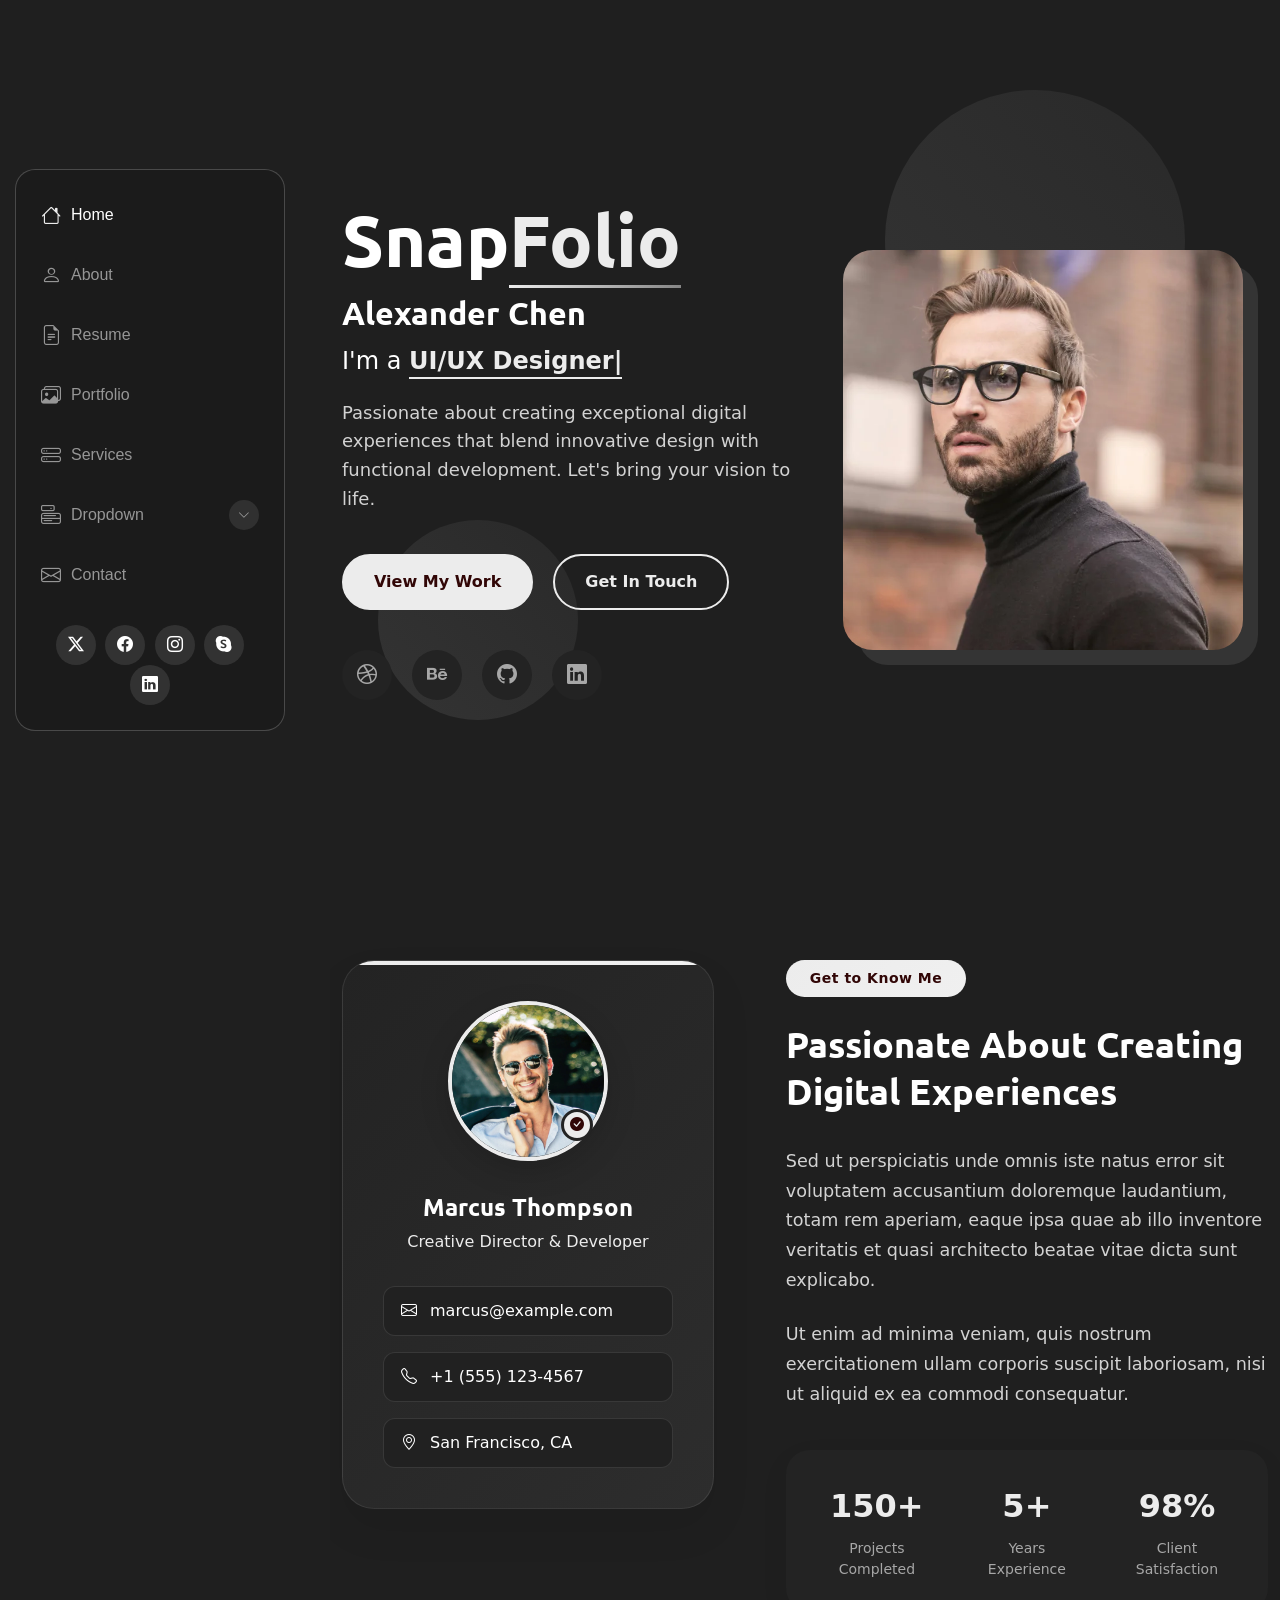
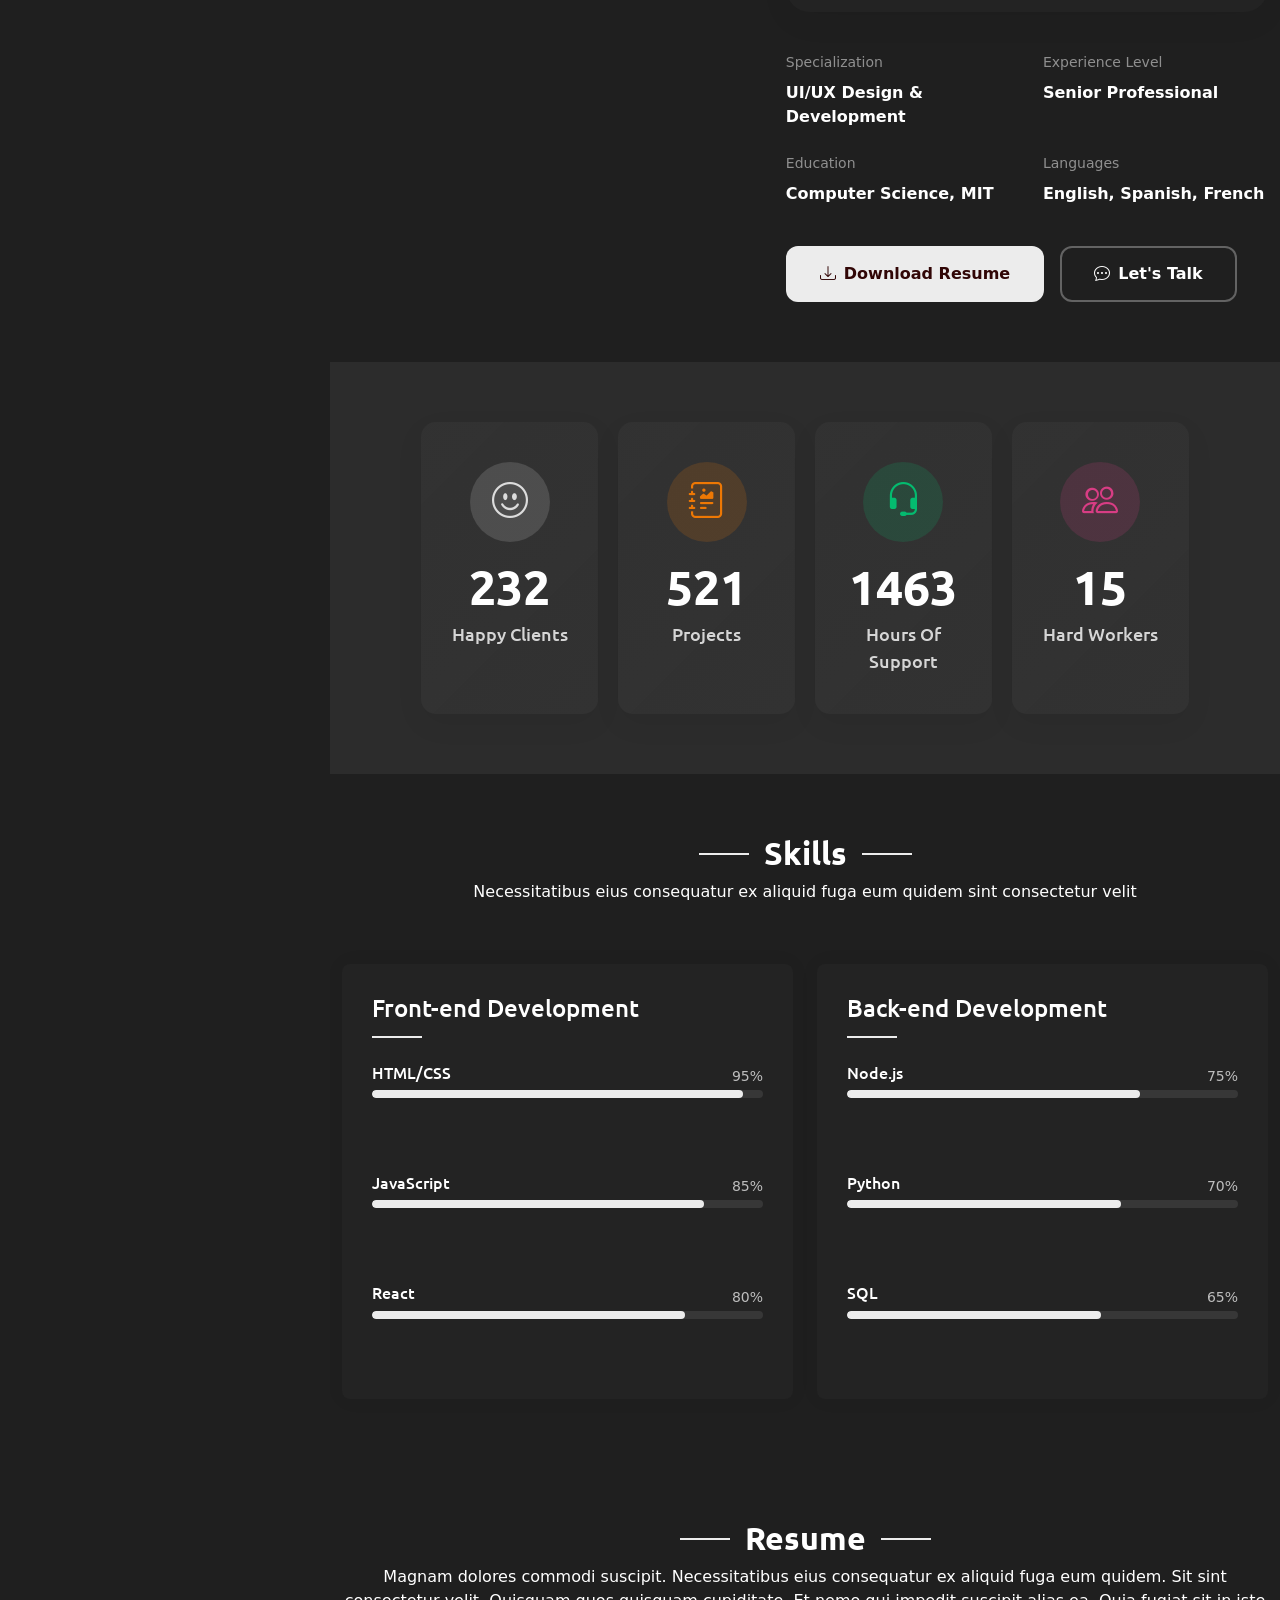
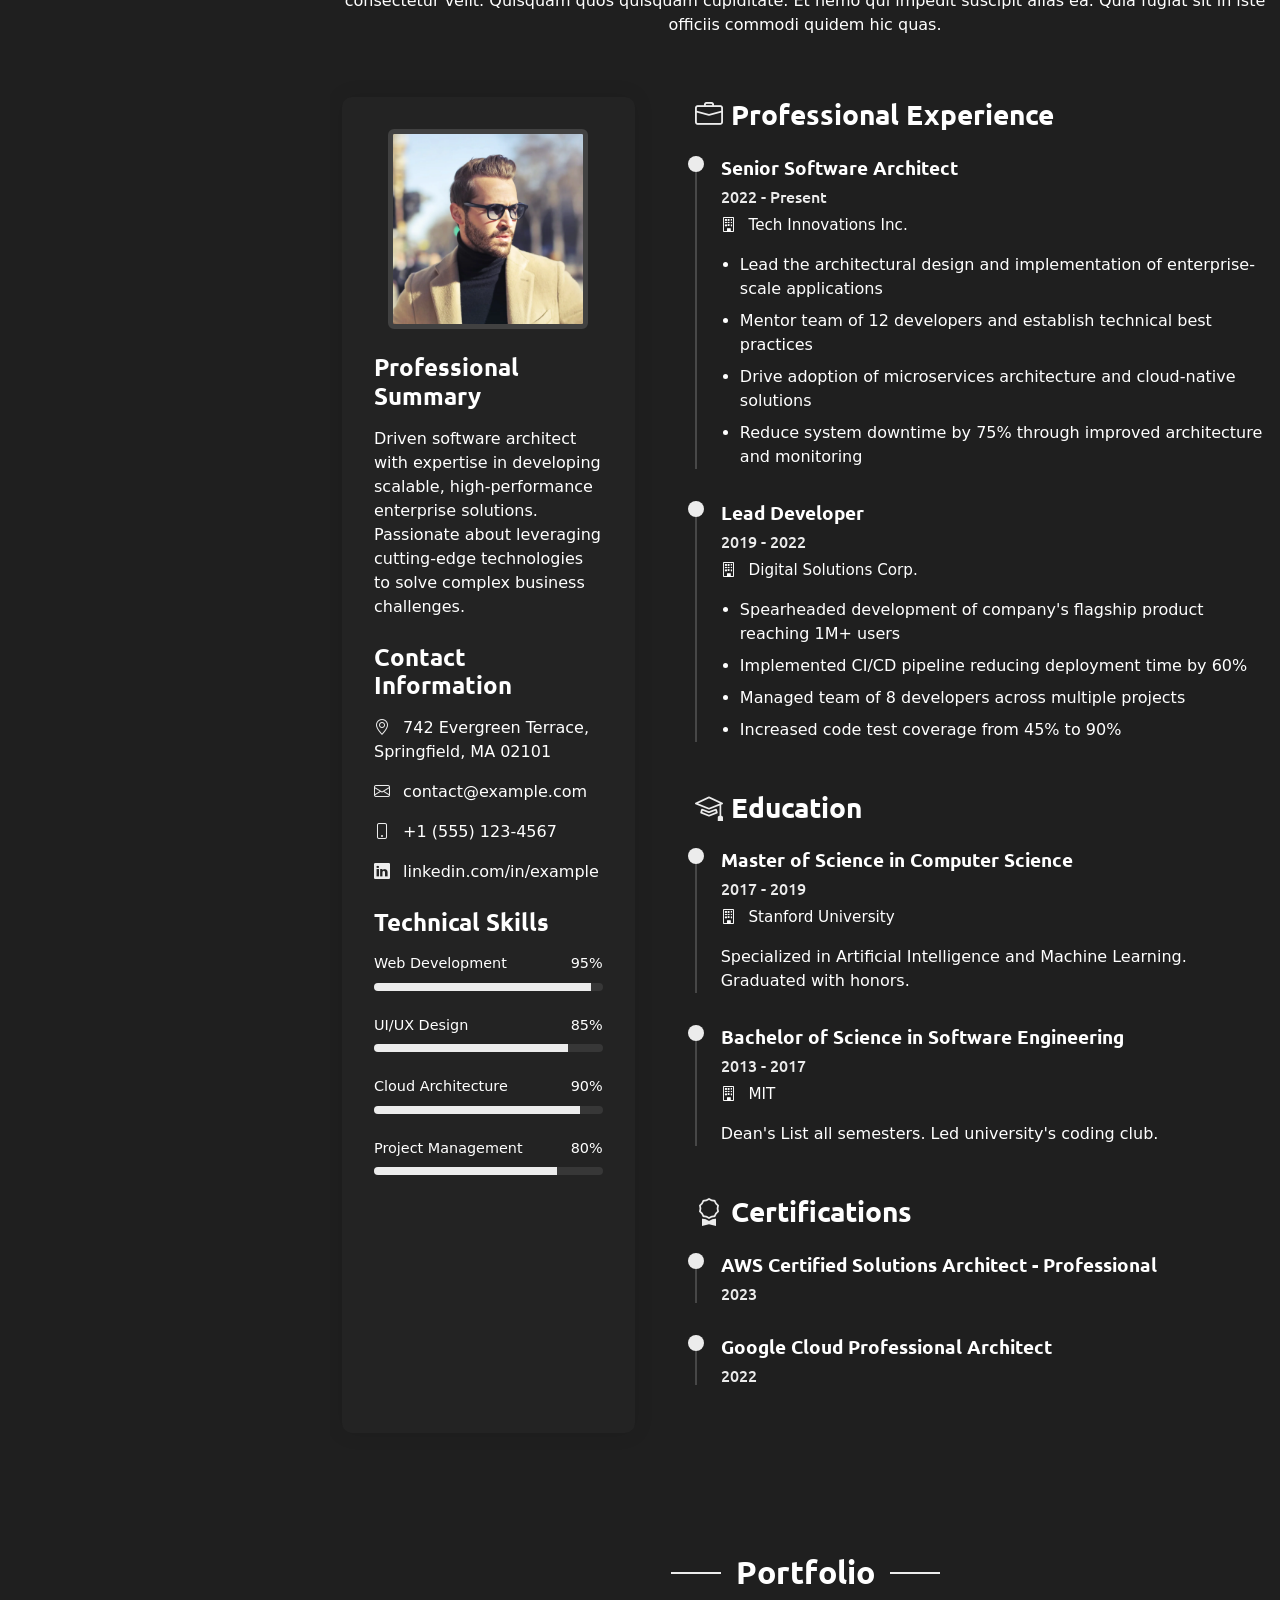
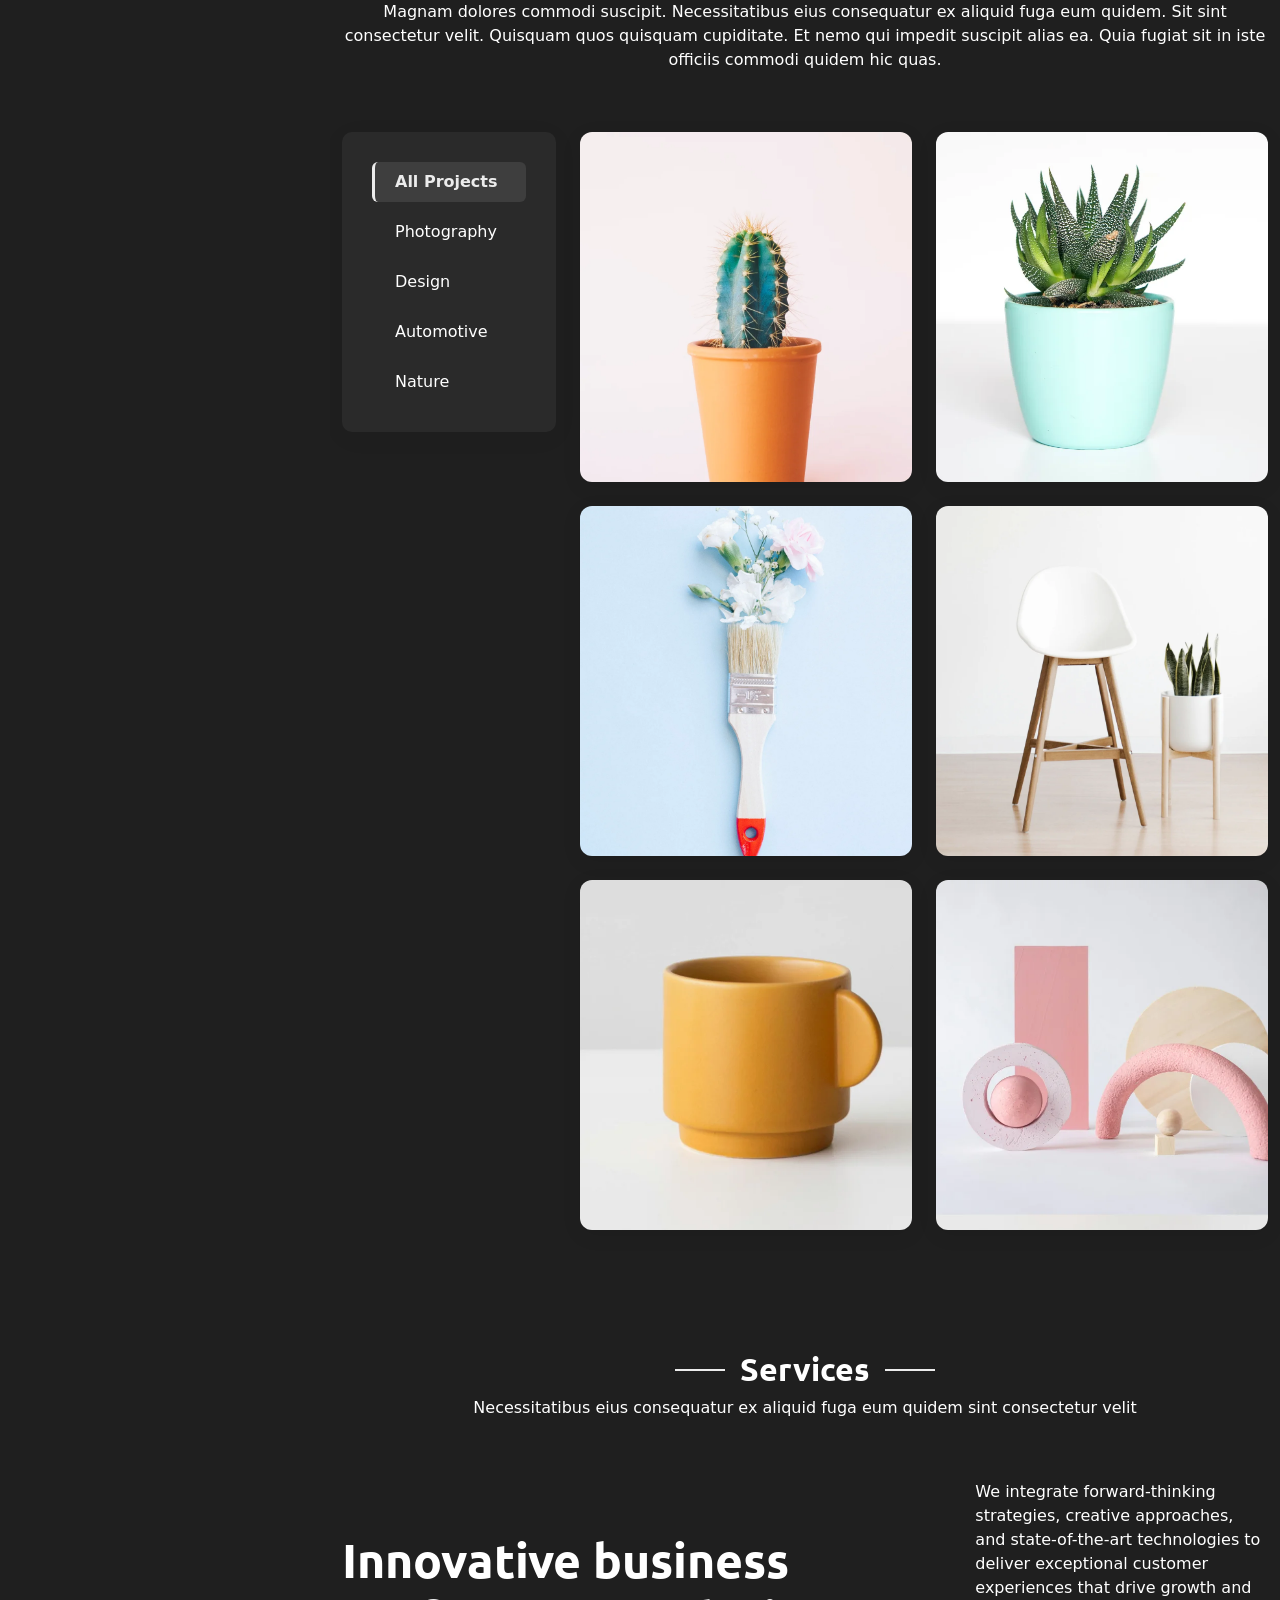
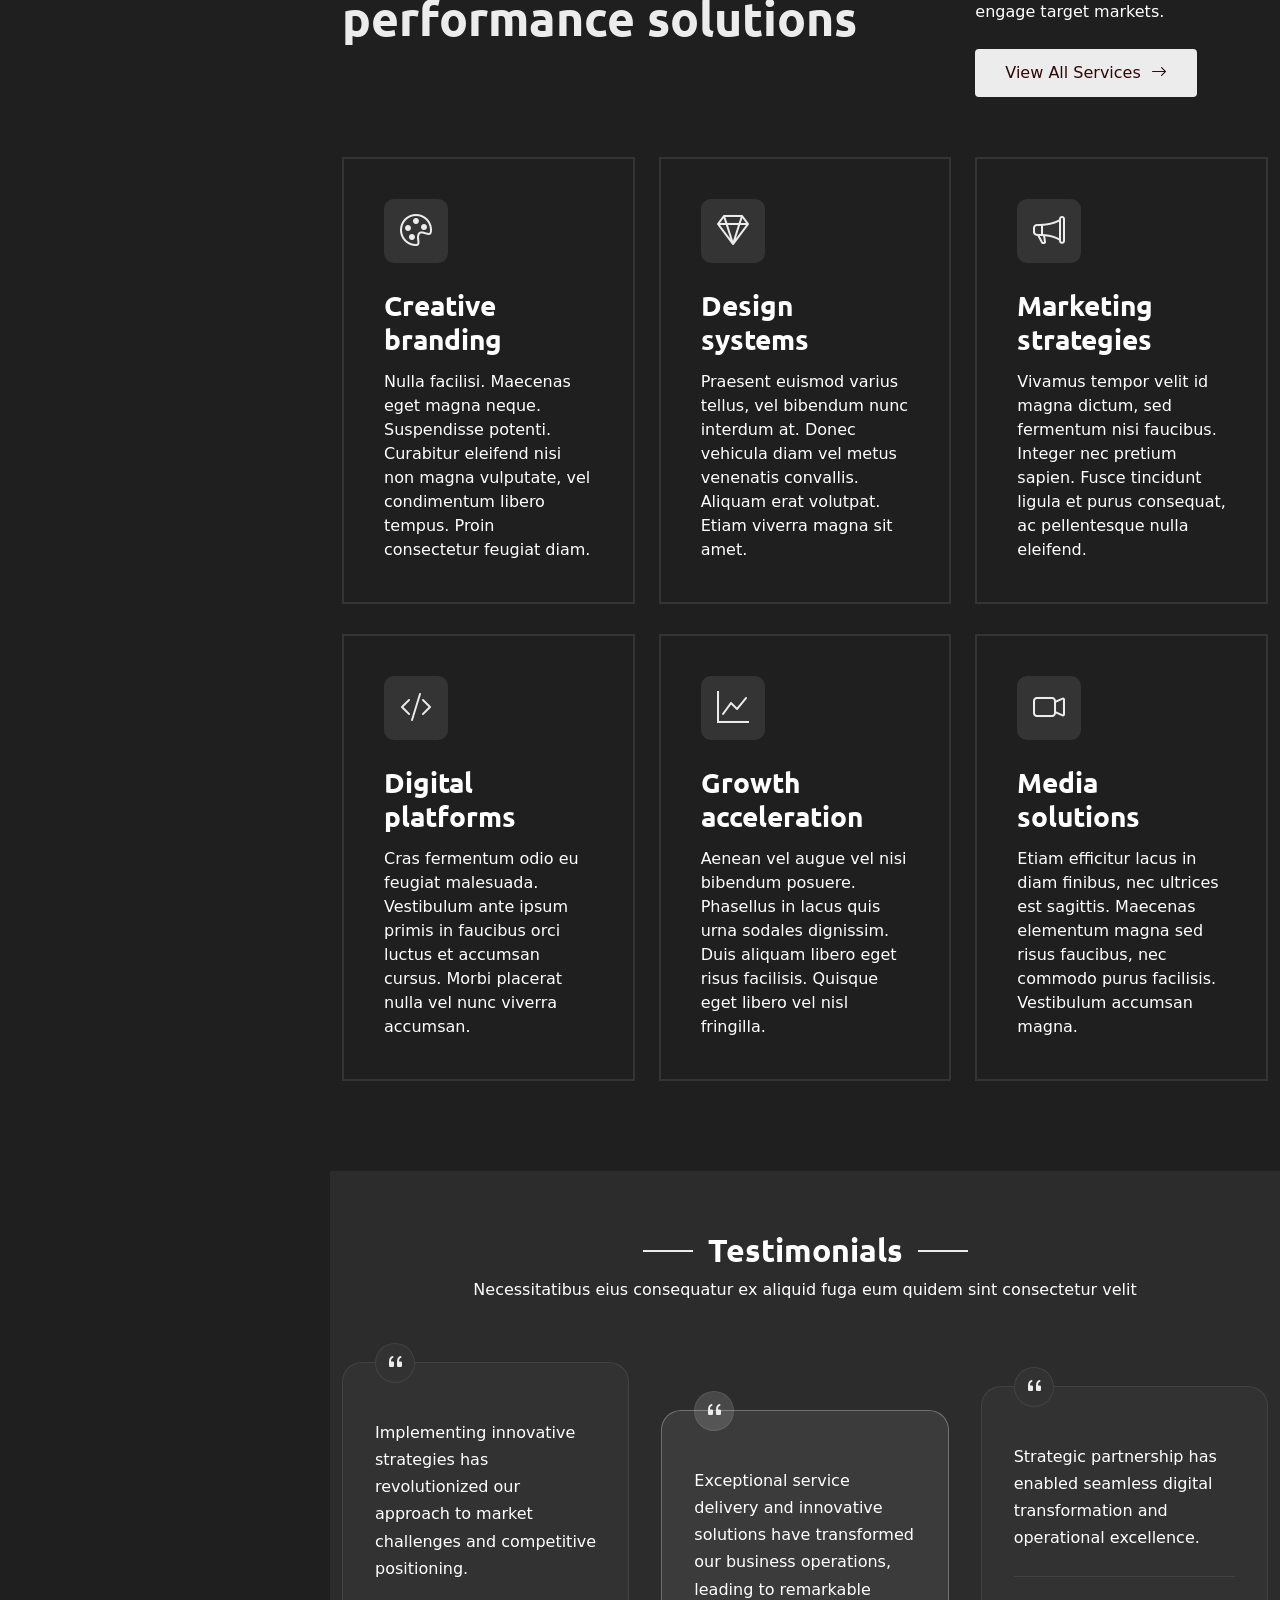
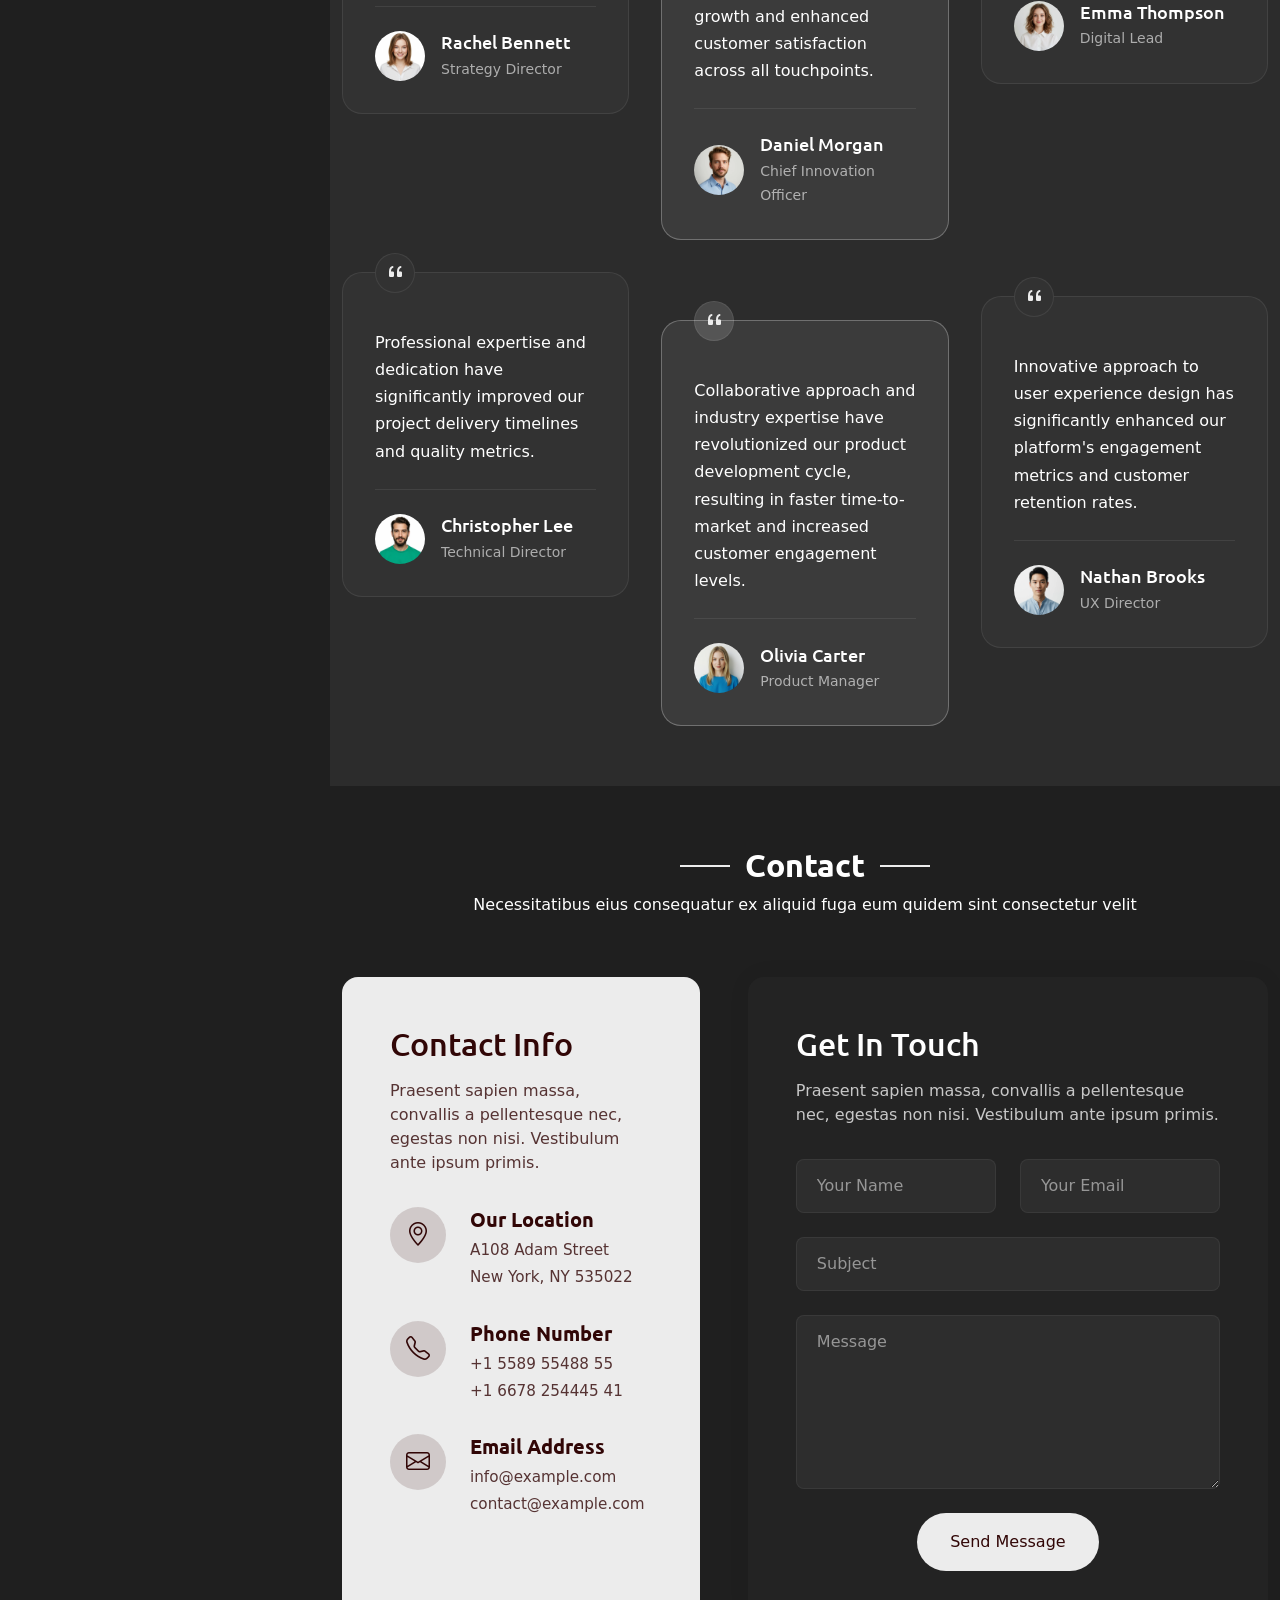
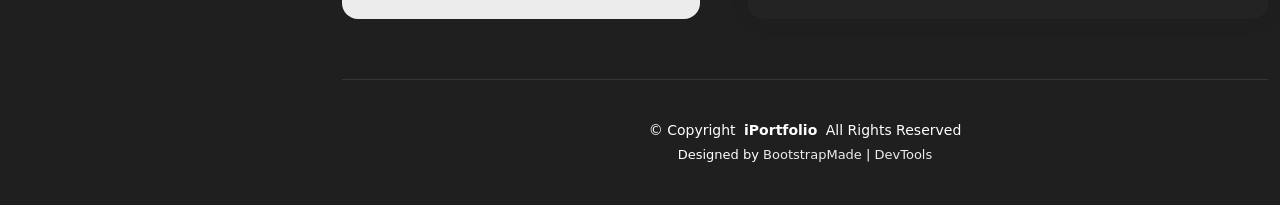
==== commit 62c771c1: "social media links" ====
--- a/p0/index.html
+++ b/p0/index.html
@@ -70,15 +70,27 @@
         </ul>
       </nav>
 
-      <div class="social-links text-center">
-        <a href="#" class="twitter"><i class="bi bi-twitter-x"></i></a>
-        <a href="#" class="facebook"><i class="bi bi-facebook"></i></a>
-        <a href="#" class="instagram"><i class="bi bi-instagram"></i></a>
-        <a href="#" class="google-plus"><i class="bi bi-skype"></i></a>
-        <a href="#" class="linkedin"><i class="bi bi-linkedin"></i></a>
-      </div>
-
-    </div>
+<div class="social-links text-center">
+  <a href="https://twitter.com" target="_blank" class="twitter">
+    <i class="bi bi-twitter-x"></i>
+  </a>
+
+  <a href="https://facebook.com" target="_blank" class="facebook">
+    <i class="bi bi-facebook"></i>
+  </a>
+
+  <a href="https://instagram.com" target="_blank" class="instagram">
+    <i class="bi bi-instagram"></i>
+  </a>
+
+  <a href="https://skype.com" target="_blank" class="google-plus">
+    <i class="bi bi-skype"></i>
+  </a>
+
+  <a href="https://linkedin.com" target="_blank" class="linkedin">
+    <i class="bi bi-linkedin"></i>
+  </a>
+</div>
 
   </header>
 
--- a/p0/assets/css/main.css
+++ b/p0/assets/css/main.css
@@ -0,0 +1,2550 @@
+/**
+* Template Name: SnapFolio
+* Template URL: https://bootstrapmade.com/snapfolio-bootstrap-portfolio-template/
+* Updated: Jul 21 2025 with Bootstrap v5.3.7
+* Author: BootstrapMade.com
+* License: https://bootstrapmade.com/license/
+*/
+
+/*--------------------------------------------------------------
+# Font & Color Variables
+# Help: https://bootstrapmade.com/color-system/
+--------------------------------------------------------------*/
+/* Fonts */
+:root {
+  --default-font: "Roboto",  system-ui, -apple-system, "Segoe UI", Roboto, "Helvetica Neue", Arial, "Noto Sans", "Liberation Sans", sans-serif, "Apple Color Emoji", "Segoe UI Emoji", "Segoe UI Symbol", "Noto Color Emoji";
+  --heading-font: "Ubuntu",  sans-serif;
+  --nav-font: "Nunito",  sans-serif;
+}
+
+/* Global Colors - The following color variables are used throughout the website. Updating them here will change the color scheme of the entire website */
+:root { 
+  --background-color: #1f1f1f; /* Background color for the entire website, including individual sections */
+  --default-color: #ffffff; /* Default color used for the majority of the text content across the entire website */
+  --heading-color: #ffffff; /* Color for headings, subheadings and title throughout the website */
+  --accent-color: #ececec; /* Accent color that represents your brand on the website. It's used for buttons, links, and other elements that need to stand out */
+  --surface-color: #232323; /* The surface color is used as a background of boxed elements within sections, such as cards, icon boxes, or other elements that require a visual separation from the global background. */
+  --contrast-color: #310606; /* Contrast color for text, ensuring readability against backgrounds of accent, heading, or default colors. */
+}
+
+/* Nav Menu Colors - The following color variables are used specifically for the navigation menu. They are separate from the global colors to allow for more customization options */
+:root {
+  --nav-color: rgba(236, 236, 236, 0.59);  /* The default color of the main navmenu links */
+  --nav-hover-color: #ffffff; /* Applied to main navmenu links when they are hovered over or active */
+  --nav-mobile-background-color: #393939; /* Used as the background color for mobile navigation menu */
+  --nav-dropdown-background-color: #393939; /* Used as the background color for dropdown items that appear when hovering over primary navigation items */
+  --nav-dropdown-color: #ffffff; /* Used for navigation links of the dropdown items in the navigation menu. */
+  --nav-dropdown-hover-color: #ececec; /* Similar to --nav-hover-color, this color is applied to dropdown navigation links when they are hovered over. */
+}
+
+/* Color Presets - These classes override global colors when applied to any section or element, providing reuse of the sam color scheme. */
+
+.light-background {
+  --background-color: #2c2c2c;
+  --surface-color: #323232;
+}
+
+.dark-background {
+  --background-color: #040b14;
+  --default-color: #ffffff;
+  --heading-color: #ffffff;
+  --surface-color: #151f2b;
+  --contrast-color: #ffffff;
+}
+
+/* Smooth scroll */
+:root {
+  scroll-behavior: smooth;
+}
+
+/*--------------------------------------------------------------
+# General Styling & Shared Classes
+--------------------------------------------------------------*/
+body {
+  color: var(--default-color);
+  background-color: var(--background-color);
+  font-family: var(--default-font);
+}
+
+a {
+  color: var(--accent-color);
+  text-decoration: none;
+  transition: 0.3s;
+}
+
+a:hover {
+  color: color-mix(in srgb, var(--accent-color), transparent 25%);
+  text-decoration: none;
+}
+
+h1,
+h2,
+h3,
+h4,
+h5,
+h6 {
+  color: var(--heading-color);
+  font-family: var(--heading-font);
+}
+
+/* PHP Email Form Messages
+------------------------------*/
+.php-email-form .error-message {
+  display: none;
+  background: #df1529;
+  color: #ffffff;
+  text-align: left;
+  padding: 15px;
+  margin-bottom: 24px;
+  font-weight: 600;
+}
+
+.php-email-form .sent-message {
+  display: none;
+  color: #ffffff;
+  background: #059652;
+  text-align: center;
+  padding: 15px;
+  margin-bottom: 24px;
+  font-weight: 600;
+}
+
+.php-email-form .loading {
+  display: none;
+  background: var(--surface-color);
+  text-align: center;
+  padding: 15px;
+  margin-bottom: 24px;
+}
+
+.php-email-form .loading:before {
+  content: "";
+  display: inline-block;
+  border-radius: 50%;
+  width: 24px;
+  height: 24px;
+  margin: 0 10px -6px 0;
+  border: 3px solid var(--accent-color);
+  border-top-color: var(--surface-color);
+  animation: php-email-form-loading 1s linear infinite;
+}
+
+@keyframes php-email-form-loading {
+  0% {
+    transform: rotate(0deg);
+  }
+
+  100% {
+    transform: rotate(360deg);
+  }
+}
+
+/*--------------------------------------------------------------
+# Global Header
+--------------------------------------------------------------*/
+.header {
+  --background-color: #1b1b1b;
+  --contrast-color: #444444;
+  color: var(--default-color);
+  position: fixed;
+  top: 0;
+  left: 0;
+  bottom: 0;
+  padding: 0 15px;
+  width: 300px;
+  transition: all ease-in-out 0.3s;
+  overflow-y: auto;
+  z-index: 997;
+}
+
+.header .header-container {
+  border-radius: 20px;
+  padding: 15px;
+  background-color: var(--background-color);
+  border: 1px solid color-mix(in srgb, var(--default-color), transparent 80%);
+}
+
+.header .social-links {
+  margin: 0 0 10px 0;
+}
+
+.header .social-links a {
+  font-size: 16px;
+  display: inline-flex;
+  align-items: center;
+  justify-content: center;
+  background: color-mix(in srgb, var(--default-color), transparent 90%);
+  color: var(--default-color);
+  margin: 0 2px;
+  border-radius: 50%;
+  text-align: center;
+  width: 40px;
+  height: 40px;
+  transition: 0.3s;
+}
+
+.header .social-links a:hover {
+  color: var(--contrast-color);
+  background: var(--accent-color);
+}
+
+@media (min-width: 1200px) {
+
+  .header~main,
+  .header~#footer {
+    margin-left: 330px;
+  }
+}
+
+@media (max-width: 1199px) {
+  .header {
+    left: -100%;
+  }
+}
+
+.header.header-show {
+  left: 0;
+}
+
+.header .header-toggle {
+  color: var(--contrast-color);
+  background-color: var(--accent-color);
+  font-size: 22px;
+  display: flex;
+  align-items: center;
+  justify-content: center;
+  width: 40px;
+  height: 40px;
+  border-radius: 50%;
+  cursor: pointer;
+  position: fixed;
+  top: 15px;
+  right: 15px;
+  z-index: 9999;
+  transition: background-color 0.3s;
+}
+
+.header .header-toggle:hover {
+  color: var(--contrast-color);
+  background-color: color-mix(in srgb, var(--accent-color) 90%, white 15%);
+}
+
+/*--------------------------------------------------------------
+# Navigation Menu
+--------------------------------------------------------------*/
+.mobile-nav-toggle {
+  display: none;
+}
+
+.navmenu {
+  padding: 0;
+  z-index: 9997;
+  width: 100%;
+}
+
+.navmenu ul {
+  list-style: none;
+  padding: 0 0 20px 0;
+  margin: 0;
+}
+
+.navmenu a,
+.navmenu a:focus {
+  color: var(--nav-color);
+  padding: 15px 10px;
+  font-family: var(--nav-font);
+  font-size: 16px;
+  font-weight: 400;
+  display: flex;
+  align-items: center;
+  white-space: nowrap;
+  transition: 0.3s;
+  width: 100%;
+}
+
+.navmenu a .navicon,
+.navmenu a:focus .navicon {
+  font-size: 20px;
+  margin-right: 10px;
+}
+
+.navmenu a .toggle-dropdown,
+.navmenu a:focus .toggle-dropdown {
+  font-size: 12px;
+  line-height: 0;
+  margin-left: auto;
+  width: 30px;
+  height: 30px;
+  display: flex;
+  align-items: center;
+  justify-content: center;
+  border-radius: 50%;
+  transition: 0.3s;
+  flex-shrink: 0;
+  background-color: color-mix(in srgb, var(--accent-color), transparent 90%);
+}
+
+.navmenu a .toggle-dropdown:hover,
+.navmenu a:focus .toggle-dropdown:hover {
+  background-color: var(--accent-color);
+  color: var(--contrast-color);
+}
+
+.navmenu a:hover,
+.navmenu .active,
+.navmenu .active:focus {
+  color: var(--nav-hover-color);
+}
+
+.navmenu a:hover .navicon,
+.navmenu .active .navicon,
+.navmenu .active:focus .navicon {
+  color: var(--accent-color);
+}
+
+.navmenu .active .toggle-dropdown,
+.navmenu .active:focus .toggle-dropdown {
+  background-color: var(--accent-color);
+  color: var(--contrast-color);
+  transform: rotate(180deg);
+}
+
+.navmenu .dropdown {
+  display: block;
+}
+
+.navmenu .dropdown a,
+.navmenu .dropdown a:focus {
+  color: --nav-dropdown-color;
+}
+
+.navmenu .dropdown a:hover,
+.navmenu .dropdown .active,
+.navmenu .dropdown .active:focus {
+  color: var(--nav-dropdown-hover-color);
+}
+
+.navmenu .dropdown ul {
+  position: static;
+  display: none;
+  z-index: 99;
+  padding: 5px 10px;
+  margin: 5px 10px;
+  background-color: var(--nav-dropdown-background-color);
+  border: 1px solid color-mix(in srgb, var(--default-color), transparent 90%);
+  box-shadow: none;
+  transition: all 0.5s ease-in-out;
+}
+
+.navmenu .dropdown ul ul {
+  background-color: rgba(33, 37, 41, 0.1);
+}
+
+.navmenu .dropdown>.dropdown-active {
+  display: block;
+  background-color: rgba(33, 37, 41, 0.03);
+}
+
+/*--------------------------------------------------------------
+# Global Footer
+--------------------------------------------------------------*/
+.footer {
+  color: var(--default-color);
+  background-color: var(--background-color);
+  font-size: 14px;
+  padding: 0 0 40px 0;
+  position: relative;
+}
+
+.footer .copyright {
+  padding-top: 40px;
+  border-top: 1px solid color-mix(in srgb, var(--default-color), transparent 90%);
+}
+
+.footer .copyright p {
+  margin-bottom: 0;
+}
+
+.footer .credits {
+  margin-top: 4px;
+  font-size: 13px;
+  text-align: center;
+}
+
+/*--------------------------------------------------------------
+# Preloader
+--------------------------------------------------------------*/
+#preloader {
+  position: fixed;
+  inset: 0;
+  z-index: 999999;
+  overflow: hidden;
+  background: var(--background-color);
+  transition: all 0.6s ease-out;
+}
+
+#preloader:before {
+  content: "";
+  position: fixed;
+  top: calc(50% - 30px);
+  left: calc(50% - 30px);
+  border: 6px solid #ffffff;
+  border-color: var(--accent-color) transparent var(--accent-color) transparent;
+  border-radius: 50%;
+  width: 60px;
+  height: 60px;
+  animation: animate-preloader 1.5s linear infinite;
+}
+
+@keyframes animate-preloader {
+  0% {
+    transform: rotate(0deg);
+  }
+
+  100% {
+    transform: rotate(360deg);
+  }
+}
+
+/*--------------------------------------------------------------
+# Scroll Top Button
+--------------------------------------------------------------*/
+.scroll-top {
+  position: fixed;
+  visibility: hidden;
+  opacity: 0;
+  right: 15px;
+  bottom: -15px;
+  z-index: 99999;
+  background-color: var(--accent-color);
+  width: 44px;
+  height: 44px;
+  border-radius: 50px;
+  transition: all 0.4s;
+}
+
+.scroll-top i {
+  font-size: 24px;
+  color: var(--contrast-color);
+  line-height: 0;
+}
+
+.scroll-top:hover {
+  background-color: color-mix(in srgb, var(--accent-color), transparent 20%);
+  color: var(--contrast-color);
+}
+
+.scroll-top.active {
+  visibility: visible;
+  opacity: 1;
+  bottom: 15px;
+}
+
+/*--------------------------------------------------------------
+# Disable aos animation delay on mobile devices
+--------------------------------------------------------------*/
+@media screen and (max-width: 768px) {
+  [data-aos-delay] {
+    transition-delay: 0 !important;
+  }
+}
+
+/*--------------------------------------------------------------
+# Global Page Titles & Breadcrumbs
+--------------------------------------------------------------*/
+.page-title {
+  color: var(--default-color);
+  padding: 25px 0 0 0;
+  position: relative;
+}
+
+.page-title .container {
+  border-bottom: 1px solid color-mix(in srgb, var(--default-color), transparent 90%);
+  padding-bottom: 25px;
+}
+
+.page-title h1 {
+  font-size: 24px;
+  font-weight: 700;
+}
+
+.page-title .breadcrumbs ol {
+  display: flex;
+  flex-wrap: wrap;
+  list-style: none;
+  padding: 0;
+  margin: 0;
+  font-size: 14px;
+  font-weight: 400;
+}
+
+.page-title .breadcrumbs ol li+li {
+  padding-left: 10px;
+}
+
+.page-title .breadcrumbs ol li+li::before {
+  content: "/";
+  display: inline-block;
+  padding-right: 10px;
+  color: color-mix(in srgb, var(--default-color), transparent 70%);
+}
+
+/*--------------------------------------------------------------
+# Global Sections
+--------------------------------------------------------------*/
+section,
+.section {
+  color: var(--default-color);
+  background-color: var(--background-color);
+  padding: 60px 0;
+  overflow: clip;
+}
+
+/*--------------------------------------------------------------
+# Global Section Titles
+--------------------------------------------------------------*/
+.section-title {
+  text-align: center;
+  padding-bottom: 60px;
+  position: relative;
+}
+
+.section-title h2 {
+  font-size: 32px;
+  font-weight: 700;
+  position: relative;
+}
+
+.section-title h2:before,
+.section-title h2:after {
+  content: "";
+  width: 50px;
+  height: 2px;
+  background: var(--accent-color);
+  display: inline-block;
+}
+
+.section-title h2:before {
+  margin: 0 15px 10px 0;
+}
+
+.section-title h2:after {
+  margin: 0 0 10px 15px;
+}
+
+.section-title p {
+  margin-bottom: 0;
+}
+
+/*--------------------------------------------------------------
+# Hero Section
+--------------------------------------------------------------*/
+.hero {
+  min-height: 100vh;
+  position: relative;
+  overflow: hidden;
+  display: flex;
+  align-items: center;
+}
+
+.hero .background-elements {
+  position: absolute;
+  top: 0;
+  left: 0;
+  width: 100%;
+  height: 100%;
+  z-index: 1;
+  overflow: hidden;
+}
+
+.hero .background-elements .bg-circle {
+  position: absolute;
+  border-radius: 50%;
+  background: linear-gradient(45deg, color-mix(in srgb, var(--accent-color), transparent 90%), color-mix(in srgb, var(--accent-color), transparent 95%));
+  animation: float 6s ease-in-out infinite;
+}
+
+.hero .background-elements .bg-circle.circle-1 {
+  width: 300px;
+  height: 300px;
+  top: 10%;
+  right: 10%;
+  animation-delay: 0s;
+}
+
+.hero .background-elements .bg-circle.circle-2 {
+  width: 200px;
+  height: 200px;
+  bottom: 20%;
+  left: 5%;
+  animation-delay: 2s;
+}
+
+.hero .hero-content {
+  position: relative;
+  width: 100%;
+  z-index: 2;
+}
+
+.hero .container {
+  position: relative;
+  z-index: 3;
+}
+
+.hero .hero-text h1 {
+  font-size: 72px;
+  font-weight: 800;
+  line-height: 1.1;
+  margin-bottom: 15px;
+  color: var(--heading-color);
+}
+
+.hero .hero-text h1 .accent-text {
+  color: var(--accent-color);
+  position: relative;
+}
+
+.hero .hero-text h1 .accent-text::after {
+  content: "";
+  position: absolute;
+  bottom: -5px;
+  left: 0;
+  width: 100%;
+  height: 3px;
+  background: linear-gradient(90deg, var(--accent-color), color-mix(in srgb, var(--accent-color), transparent 50%));
+}
+
+.hero .hero-text h2 {
+  font-size: 32px;
+  font-weight: 600;
+  color: var(--heading-color);
+  margin-bottom: 10px;
+}
+
+.hero .hero-text .lead {
+  font-size: 24px;
+  margin-bottom: 20px;
+  color: var(--default-color);
+}
+
+.hero .hero-text .lead span {
+  color: var(--accent-color);
+  font-weight: 600;
+  border-bottom: 2px solid var(--accent-color);
+  padding-bottom: 2px;
+}
+
+.hero .hero-text .description {
+  font-size: 18px;
+  line-height: 1.6;
+  color: color-mix(in srgb, var(--default-color), transparent 20%);
+  margin-bottom: 40px;
+  max-width: 500px;
+}
+
+.hero .hero-actions {
+  display: flex;
+  gap: 20px;
+  margin-bottom: 40px;
+  flex-wrap: wrap;
+}
+
+.hero .hero-actions .btn {
+  padding: 14px 30px;
+  font-size: 16px;
+  font-weight: 600;
+  border-radius: 50px;
+  text-decoration: none;
+  transition: all 0.3s ease;
+  border: 2px solid;
+}
+
+.hero .hero-actions .btn.btn-primary {
+  background-color: var(--accent-color);
+  color: var(--contrast-color);
+  border-color: var(--accent-color);
+}
+
+.hero .hero-actions .btn.btn-primary:hover {
+  background-color: color-mix(in srgb, var(--accent-color), black 10%);
+  transform: translateY(-2px);
+  box-shadow: 0 8px 25px color-mix(in srgb, var(--accent-color), transparent 70%);
+}
+
+.hero .hero-actions .btn.btn-outline {
+  background-color: transparent;
+  color: var(--accent-color);
+  border-color: var(--accent-color);
+}
+
+.hero .hero-actions .btn.btn-outline:hover {
+  background-color: var(--accent-color);
+  color: var(--contrast-color);
+  transform: translateY(-2px);
+}
+
+.hero .social-links {
+  display: flex;
+  gap: 20px;
+}
+
+.hero .social-links a {
+  width: 50px;
+  height: 50px;
+  display: flex;
+  align-items: center;
+  justify-content: center;
+  background-color: var(--surface-color);
+  color: color-mix(in srgb, var(--default-color), transparent 40%);
+  border-radius: 50%;
+  font-size: 20px;
+  transition: all 0.3s ease;
+}
+
+.hero .social-links a:hover {
+  color: var(--contrast-color);
+  background-color: var(--accent-color);
+  transform: translateY(-3px);
+  box-shadow: 0 8px 25px color-mix(in srgb, var(--accent-color), transparent 70%);
+}
+
+.hero .hero-visual {
+  display: flex;
+  justify-content: center;
+  align-items: center;
+  height: 100%;
+}
+
+.hero .hero-visual .profile-container {
+  position: relative;
+  width: 400px;
+  height: 400px;
+}
+
+.hero .hero-visual .profile-container .profile-background {
+  position: absolute;
+  top: 15px;
+  left: 15px;
+  width: 100%;
+  height: 100%;
+  background: color-mix(in srgb, var(--accent-color), transparent 90%);
+  border-radius: 30px;
+  z-index: 1;
+}
+
+.hero .hero-visual .profile-container .profile-image {
+  position: relative;
+  width: 100%;
+  height: 100%;
+  object-fit: cover;
+  border-radius: 30px;
+  z-index: 2;
+}
+
+@keyframes float {
+
+  0%,
+  100% {
+    transform: translateY(0px);
+  }
+
+  50% {
+    transform: translateY(-20px);
+  }
+}
+
+@keyframes floatIcon {
+
+  0%,
+  100% {
+    transform: translateY(0px) rotate(0deg);
+  }
+
+  50% {
+    transform: translateY(-10px) rotate(5deg);
+  }
+}
+
+@media (max-width: 992px) {
+  .hero .hero-text {
+    text-align: center;
+    margin-bottom: 50px;
+  }
+
+  .hero .hero-text h1 {
+    font-size: 56px;
+  }
+
+  .hero .hero-text h2 {
+    font-size: 28px;
+  }
+
+  .hero .hero-text .lead {
+    font-size: 20px;
+  }
+
+  .hero .hero-visual .profile-container {
+    width: 350px;
+    height: 350px;
+  }
+}
+
+@media (max-width: 768px) {
+  .hero .hero-text h1 {
+    font-size: 42px;
+  }
+
+  .hero .hero-text h2 {
+    font-size: 24px;
+  }
+
+  .hero .hero-text .lead {
+    font-size: 18px;
+  }
+
+  .hero .hero-text .description {
+    font-size: 16px;
+  }
+
+  .hero .hero-actions {
+    justify-content: center;
+  }
+
+  .hero .hero-actions .btn {
+    padding: 12px 25px;
+    font-size: 14px;
+  }
+
+  .hero .hero-visual .profile-container {
+    width: 300px;
+    height: 300px;
+  }
+
+  .hero .background-elements .bg-circle.circle-1 {
+    width: 200px;
+    height: 200px;
+  }
+
+  .hero .background-elements .bg-circle.circle-2 {
+    width: 150px;
+    height: 150px;
+  }
+
+  .hero .background-elements .bg-circle.circle-3 {
+    width: 100px;
+    height: 100px;
+  }
+}
+
+/*--------------------------------------------------------------
+# About Section
+--------------------------------------------------------------*/
+.about .profile-card {
+  background: linear-gradient(135deg, var(--surface-color) 0%, color-mix(in srgb, var(--surface-color), var(--accent-color) 5%) 100%);
+  border-radius: 2rem;
+  padding: 2.5rem;
+  text-align: center;
+  box-shadow: 0 20px 40px rgba(0, 0, 0, 0.08);
+  border: 1px solid color-mix(in srgb, var(--accent-color), transparent 90%);
+  position: relative;
+  overflow: hidden;
+}
+
+.about .profile-card::before {
+  content: "";
+  position: absolute;
+  top: 0;
+  left: 0;
+  right: 0;
+  height: 4px;
+  background: linear-gradient(90deg, var(--accent-color), color-mix(in srgb, var(--accent-color), var(--heading-color) 30%));
+}
+
+@media (max-width: 991px) {
+  .about .profile-card {
+    margin-bottom: 3rem;
+  }
+}
+
+.about .profile-header {
+  position: relative;
+  margin-bottom: 2rem;
+}
+
+.about .profile-header .profile-image {
+  width: 160px;
+  height: 160px;
+  margin: 0 auto 1.5rem;
+  border-radius: 50%;
+  overflow: hidden;
+  border: 4px solid var(--accent-color);
+  box-shadow: 0 10px 30px rgba(0, 0, 0, 0.15);
+}
+
+.about .profile-header .profile-image img {
+  width: 100%;
+  height: 100%;
+  object-fit: cover;
+}
+
+.about .profile-header .profile-badge {
+  position: absolute;
+  bottom: 20px;
+  right: calc(50% - 65px);
+  width: 32px;
+  height: 32px;
+  background-color: var(--accent-color);
+  border-radius: 50%;
+  display: flex;
+  align-items: center;
+  justify-content: center;
+  border: 3px solid var(--surface-color);
+}
+
+.about .profile-header .profile-badge i {
+  color: var(--contrast-color);
+  font-size: 14px;
+}
+
+.about .profile-content h3 {
+  font-size: 1.5rem;
+  font-weight: 700;
+  margin-bottom: 0.5rem;
+  color: var(--heading-color);
+}
+
+.about .profile-content .profession {
+  color: var(--accent-color);
+  font-weight: 500;
+  margin-bottom: 2rem;
+}
+
+.about .contact-links {
+  display: flex;
+  flex-direction: column;
+  gap: 1rem;
+}
+
+.about .contact-links .contact-item {
+  display: flex;
+  align-items: center;
+  gap: 0.75rem;
+  padding: 0.75rem 1rem;
+  background-color: color-mix(in srgb, var(--surface-color), var(--background-color) 50%);
+  border-radius: 0.75rem;
+  text-decoration: none;
+  color: var(--default-color);
+  transition: all 0.3s;
+  border: 1px solid color-mix(in srgb, var(--default-color), transparent 90%);
+}
+
+.about .contact-links .contact-item:hover {
+  background-color: var(--accent-color);
+  color: var(--contrast-color);
+  transform: translateY(-2px);
+  box-shadow: 0 5px 20px color-mix(in srgb, var(--accent-color), transparent 70%);
+}
+
+.about .contact-links .contact-item i {
+  font-size: 1rem;
+  width: 18px;
+}
+
+.about .about-content {
+  padding-left: 3rem;
+}
+
+@media (max-width: 991px) {
+  .about .about-content {
+    padding-left: 0;
+  }
+}
+
+.about .about-content .section-header {
+  margin-bottom: 2rem;
+}
+
+.about .about-content .section-header .badge-text {
+  display: inline-block;
+  background: linear-gradient(135deg, var(--accent-color), color-mix(in srgb, var(--accent-color), var(--heading-color) 20%));
+  color: var(--contrast-color);
+  padding: 0.5rem 1.5rem;
+  border-radius: 2rem;
+  font-size: 0.875rem;
+  font-weight: 600;
+  letter-spacing: 0.5px;
+  margin-bottom: 1.5rem;
+}
+
+.about .about-content .section-header h2 {
+  font-size: 2.25rem;
+  font-weight: 700;
+  line-height: 1.3;
+  margin: 0;
+}
+
+@media (max-width: 768px) {
+  .about .about-content .section-header h2 {
+    font-size: 1.875rem;
+  }
+}
+
+.about .about-content .description {
+  margin-bottom: 2.5rem;
+}
+
+.about .about-content .description p {
+  font-size: 1.1rem;
+  line-height: 1.7;
+  color: color-mix(in srgb, var(--default-color), transparent 20%);
+  margin-bottom: 1.5rem;
+}
+
+.about .about-content .description p:last-child {
+  margin-bottom: 0;
+}
+
+.about .stats-grid {
+  display: grid;
+  grid-template-columns: repeat(3, 1fr);
+  gap: 2rem;
+  margin-bottom: 2.5rem;
+  padding: 2rem;
+  background-color: var(--surface-color);
+  border-radius: 1.5rem;
+  box-shadow: 0 10px 30px rgba(0, 0, 0, 0.05);
+}
+
+@media (max-width: 768px) {
+  .about .stats-grid {
+    grid-template-columns: 1fr;
+    gap: 1.5rem;
+    text-align: center;
+  }
+}
+
+.about .stats-grid .stat-item {
+  text-align: center;
+}
+
+.about .stats-grid .stat-item .stat-number {
+  font-size: 2rem;
+  font-weight: 700;
+  color: var(--accent-color);
+  display: block;
+  margin-bottom: 0.5rem;
+}
+
+.about .stats-grid .stat-item .stat-label {
+  font-size: 0.875rem;
+  color: color-mix(in srgb, var(--default-color), transparent 40%);
+  font-weight: 500;
+}
+
+.about .details-grid {
+  margin-bottom: 2.5rem;
+}
+
+.about .details-grid .detail-row {
+  display: grid;
+  grid-template-columns: 1fr 1fr;
+  gap: 2rem;
+  margin-bottom: 1.5rem;
+}
+
+@media (max-width: 768px) {
+  .about .details-grid .detail-row {
+    grid-template-columns: 1fr;
+    gap: 1rem;
+  }
+}
+
+.about .details-grid .detail-row:last-child {
+  margin-bottom: 0;
+}
+
+.about .details-grid .detail-item .detail-label {
+  display: block;
+  font-size: 0.875rem;
+  color: color-mix(in srgb, var(--default-color), transparent 50%);
+  margin-bottom: 0.5rem;
+  font-weight: 500;
+}
+
+.about .details-grid .detail-item .detail-value {
+  display: block;
+  font-weight: 600;
+  color: var(--heading-color);
+  font-size: 1rem;
+}
+
+.about .cta-section {
+  display: flex;
+  gap: 1rem;
+  flex-wrap: wrap;
+}
+
+.about .cta-section .btn {
+  padding: 0.875rem 2rem;
+  border-radius: 0.75rem;
+  font-weight: 600;
+  text-decoration: none;
+  transition: all 0.3s;
+  display: inline-flex;
+  align-items: center;
+  gap: 0.5rem;
+  border: 2px solid transparent;
+}
+
+.about .cta-section .btn.btn-primary {
+  background-color: var(--accent-color);
+  color: var(--contrast-color);
+}
+
+.about .cta-section .btn.btn-primary:hover {
+  background-color: color-mix(in srgb, var(--accent-color), black 15%);
+  transform: translateY(-2px);
+  box-shadow: 0 10px 30px color-mix(in srgb, var(--accent-color), transparent 60%);
+}
+
+.about .cta-section .btn.btn-outline {
+  background-color: transparent;
+  color: var(--default-color);
+  border-color: color-mix(in srgb, var(--default-color), transparent 70%);
+}
+
+.about .cta-section .btn.btn-outline:hover {
+  border-color: var(--accent-color);
+  transform: translateY(-2px);
+}
+
+/*--------------------------------------------------------------
+# Stats Section
+--------------------------------------------------------------*/
+.stats .stats-wrapper {
+  display: grid;
+  grid-template-columns: repeat(4, 1fr);
+  gap: 20px;
+}
+
+@media (max-width: 992px) {
+  .stats .stats-wrapper {
+    grid-template-columns: repeat(2, 1fr);
+  }
+}
+
+@media (max-width: 576px) {
+  .stats .stats-wrapper {
+    grid-template-columns: 1fr;
+  }
+}
+
+.stats .stats-item {
+  background: linear-gradient(135deg, color-mix(in srgb, var(--surface-color), transparent 5%), var(--surface-color));
+  border-radius: 15px;
+  padding: 40px 20px;
+  text-align: center;
+  position: relative;
+  transition: transform 0.3s ease, box-shadow 0.3s ease;
+  box-shadow: 0 10px 30px rgba(0, 0, 0, 0.05);
+  overflow: hidden;
+}
+
+.stats .stats-item:hover {
+  transform: translateY(-10px);
+  box-shadow: 0 15px 35px rgba(0, 0, 0, 0.1);
+}
+
+.stats .stats-item:hover .icon-wrapper {
+  transform: scale(1.1);
+}
+
+.stats .stats-item:nth-child(1) .icon-wrapper {
+  background-color: color-mix(in srgb, var(--accent-color), transparent 85%);
+}
+
+.stats .stats-item:nth-child(1) .icon-wrapper i {
+  color: color-mix(in srgb, var(--accent-color), transparent 10%);
+}
+
+.stats .stats-item:nth-child(2) .icon-wrapper {
+  background-color: color-mix(in srgb, #ff7e00, transparent 85%);
+}
+
+.stats .stats-item:nth-child(2) .icon-wrapper i {
+  color: color-mix(in srgb, #ff7e00, transparent 10%);
+}
+
+.stats .stats-item:nth-child(3) .icon-wrapper {
+  background-color: color-mix(in srgb, #00c875, transparent 85%);
+}
+
+.stats .stats-item:nth-child(3) .icon-wrapper i {
+  color: color-mix(in srgb, #00c875, transparent 10%);
+}
+
+.stats .stats-item:nth-child(4) .icon-wrapper {
+  background-color: color-mix(in srgb, #e83e8c, transparent 85%);
+}
+
+.stats .stats-item:nth-child(4) .icon-wrapper i {
+  color: color-mix(in srgb, #e83e8c, transparent 10%);
+}
+
+.stats .stats-item .icon-wrapper {
+  width: 80px;
+  height: 80px;
+  border-radius: 50%;
+  display: flex;
+  align-items: center;
+  justify-content: center;
+  margin: 0 auto 20px;
+  transition: transform 0.3s ease;
+}
+
+.stats .stats-item .icon-wrapper i {
+  font-size: 36px;
+}
+
+.stats .stats-item span {
+  display: block;
+  font-size: 48px;
+  font-weight: 700;
+  color: var(--heading-color);
+  margin-bottom: 10px;
+  line-height: 1;
+  font-family: var(--heading-font);
+}
+
+.stats .stats-item p {
+  color: var(--default-color);
+  font-size: 18px;
+  margin: 0;
+  font-weight: 500;
+  font-family: var(--heading-font);
+  opacity: 0.8;
+}
+
+/*--------------------------------------------------------------
+# Skills Section
+--------------------------------------------------------------*/
+.skills .skills-category {
+  background-color: var(--surface-color);
+  padding: 30px;
+  border-radius: 8px;
+  box-shadow: 0 0 20px rgba(0, 0, 0, 0.05);
+  height: 100%;
+  transition: transform 0.3s;
+}
+
+.skills .skills-category:hover {
+  transform: translateY(-5px);
+}
+
+.skills .skills-category h3 {
+  font-size: 24px;
+  margin-bottom: 25px;
+  position: relative;
+  padding-bottom: 15px;
+}
+
+.skills .skills-category h3:after {
+  content: "";
+  position: absolute;
+  bottom: 0;
+  left: 0;
+  width: 50px;
+  height: 2px;
+  background-color: var(--accent-color);
+}
+
+.skills .skill-item {
+  margin-bottom: 25px;
+}
+
+.skills .skill-item:last-child {
+  margin-bottom: 0;
+}
+
+.skills .skill-item h4 {
+  font-size: 16px;
+  margin-bottom: 8px;
+}
+
+.skills .skill-item .skill-percentage {
+  font-size: 14px;
+  color: color-mix(in srgb, var(--heading-color), transparent 30%);
+}
+
+.skills .skill-item .progress {
+  height: 8px;
+  background-color: color-mix(in srgb, var(--accent-color), transparent 90%);
+  border-radius: 20px;
+  overflow: hidden;
+  position: relative;
+}
+
+.skills .skill-item .progress .progress-bar {
+  background-color: var(--accent-color);
+  transition: width 1.5s ease-in-out;
+  width: 0;
+  height: 100%;
+  border-radius: 20px;
+}
+
+.skills .skill-item .skill-tooltip {
+  font-size: 14px;
+  color: color-mix(in srgb, var(--default-color), transparent 30%);
+  margin-top: 8px;
+  opacity: 0;
+  transform: translateY(-5px);
+  transition: all 0.3s;
+}
+
+.skills .skill-item:hover .skill-tooltip {
+  opacity: 1;
+  transform: translateY(0);
+}
+
+.skills .skill-box {
+  background-color: var(--surface-color);
+  padding: 25px 20px;
+  border-radius: 8px;
+  text-align: center;
+  transition: all 0.3s;
+  height: 100%;
+  position: relative;
+  overflow: hidden;
+  box-shadow: 0 0 15px rgba(0, 0, 0, 0.05);
+}
+
+.skills .skill-box:hover {
+  transform: translateY(-5px);
+}
+
+.skills .skill-box:hover i {
+  color: var(--accent-color);
+  transform: scale(1.1);
+}
+
+.skills .skill-box:hover .skill-tooltip {
+  opacity: 1;
+  transform: translateY(0);
+}
+
+.skills .skill-box i {
+  font-size: 36px;
+  color: color-mix(in srgb, var(--accent-color), transparent 20%);
+  margin-bottom: 15px;
+  display: inline-block;
+  transition: all 0.3s;
+}
+
+.skills .skill-box h4 {
+  font-size: 18px;
+  margin-bottom: 10px;
+}
+
+.skills .skill-box .skill-tooltip {
+  font-size: 14px;
+  color: color-mix(in srgb, var(--default-color), transparent 30%);
+  opacity: 0;
+  transform: translateY(5px);
+  transition: all 0.3s;
+}
+
+@media (max-width: 991.98px) {
+  .skills .skills-category {
+    margin-bottom: 30px;
+  }
+
+  .skills .skills-category:last-child {
+    margin-bottom: 0;
+  }
+}
+
+@media (max-width: 767.98px) {
+  .skills .skill-box {
+    margin-bottom: 20px;
+  }
+
+  .skills .skill-box:last-child {
+    margin-bottom: 0;
+  }
+}
+
+/*--------------------------------------------------------------
+# Resume Section
+--------------------------------------------------------------*/
+.resume .resume-side {
+  background-color: var(--surface-color);
+  padding: 2rem;
+  border-radius: 10px;
+  box-shadow: 0 0 20px rgba(0, 0, 0, 0.1);
+  height: 100%;
+}
+
+.resume .resume-side .profile-img {
+  text-align: center;
+}
+
+.resume .resume-side .profile-img img {
+  width: 200px;
+  height: 200px;
+  object-fit: cover;
+  border: 5px solid color-mix(in srgb, var(--accent-color), transparent 85%);
+  border-radius: 50%;
+}
+
+.resume .resume-side h3 {
+  font-size: 1.5rem;
+  margin-bottom: 1rem;
+  color: var(--heading-color);
+  font-weight: 600;
+}
+
+.resume .resume-side .contact-info li {
+  margin-bottom: 1rem;
+  color: var(--default-color);
+}
+
+.resume .resume-side .contact-info li i {
+  width: 25px;
+  color: var(--accent-color);
+  margin-right: 0.5rem;
+}
+
+.resume .resume-side .skill-item {
+  margin-bottom: 1.5rem;
+}
+
+.resume .resume-side .skill-item span {
+  font-size: 0.9rem;
+  color: var(--default-color);
+}
+
+.resume .resume-side .skill-item .progress {
+  height: 8px;
+  background-color: color-mix(in srgb, var(--accent-color), transparent 90%);
+  border-radius: 4px;
+  margin-top: 0.5rem;
+}
+
+.resume .resume-side .skill-item .progress .progress-bar {
+  background-color: var(--accent-color);
+  width: 0;
+  transition: width 1s ease;
+}
+
+.resume .resume-section {
+  margin-bottom: 3rem;
+}
+
+.resume .resume-section h3 {
+  font-size: 1.75rem;
+  margin-bottom: 1.5rem;
+  color: var(--heading-color);
+  font-weight: 600;
+}
+
+.resume .resume-section h3 i {
+  color: var(--accent-color);
+}
+
+.resume .resume-section .resume-item {
+  padding-left: 1.5rem;
+  border-left: 2px solid color-mix(in srgb, var(--accent-color), transparent 80%);
+  margin-bottom: 2rem;
+  position: relative;
+}
+
+.resume .resume-section .resume-item:before {
+  content: "";
+  position: absolute;
+  width: 16px;
+  height: 16px;
+  border-radius: 50%;
+  left: -9px;
+  top: 0;
+  background: var(--accent-color);
+}
+
+.resume .resume-section .resume-item h4 {
+  font-size: 1.2rem;
+  margin-bottom: 0.5rem;
+  color: var(--heading-color);
+  font-weight: 600;
+}
+
+.resume .resume-section .resume-item h5 {
+  font-size: 1rem;
+  margin-bottom: 0.5rem;
+  color: var(--accent-color);
+}
+
+.resume .resume-section .resume-item .company {
+  font-size: 0.95rem;
+  margin-bottom: 1rem;
+  color: var(--heading-color);
+}
+
+.resume .resume-section .resume-item .company i {
+  margin-right: 0.5rem;
+}
+
+.resume .resume-section .resume-item ul {
+  padding-left: 1.2rem;
+}
+
+.resume .resume-section .resume-item ul li {
+  margin-bottom: 0.5rem;
+  color: var(--default-color);
+}
+
+.resume .resume-section .resume-item p {
+  color: var(--default-color);
+  margin-bottom: 0;
+}
+
+@media (max-width: 991.98px) {
+  .resume .resume-side {
+    margin-bottom: 2rem;
+  }
+}
+
+/*--------------------------------------------------------------
+# Portfolio Section
+--------------------------------------------------------------*/
+@media (max-width: 991px) {
+  .portfolio .filter-sidebar {
+    margin-bottom: 30px;
+  }
+}
+
+.portfolio .filters-wrapper {
+  background-color: color-mix(in srgb, var(--surface-color), var(--default-color) 3%);
+  padding: 30px;
+  border-radius: 10px;
+  box-shadow: 0 5px 25px rgba(0, 0, 0, 0.05);
+}
+
+@media (max-width: 991px) {
+  .portfolio .filters-wrapper {
+    padding: 20px;
+  }
+}
+
+.portfolio .portfolio-filters {
+  padding: 0;
+  margin: 0;
+  list-style: none;
+  display: flex;
+  flex-direction: column;
+  gap: 10px;
+}
+
+@media (max-width: 991px) {
+  .portfolio .portfolio-filters {
+    flex-direction: row;
+    flex-wrap: wrap;
+    justify-content: center;
+  }
+}
+
+.portfolio .portfolio-filters li {
+  cursor: pointer;
+  padding: 12px 20px;
+  font-size: 16px;
+  font-weight: 500;
+  line-height: 1;
+  color: var(--default-color);
+  transition: all 0.3s ease-in-out;
+  border-radius: 6px;
+  background: transparent;
+  position: relative;
+  border-left: 3px solid transparent;
+}
+
+@media (max-width: 991px) {
+  .portfolio .portfolio-filters li {
+    padding: 8px 16px;
+    border: 1px solid color-mix(in srgb, var(--accent-color), transparent 80%);
+    border-left-width: 3px;
+  }
+}
+
+.portfolio .portfolio-filters li:hover {
+  color: var(--accent-color);
+  background-color: color-mix(in srgb, var(--accent-color), transparent 90%);
+  border-left-color: color-mix(in srgb, var(--accent-color), transparent 50%);
+}
+
+.portfolio .portfolio-filters li.filter-active {
+  color: var(--accent-color);
+  background-color: color-mix(in srgb, var(--accent-color), transparent 90%);
+  border-left-color: var(--accent-color);
+  font-weight: 600;
+}
+
+.portfolio .portfolio-wrap {
+  transition: 0.4s;
+  position: relative;
+  overflow: hidden;
+  border-radius: 12px;
+  box-shadow: 0 5px 20px rgba(0, 0, 0, 0.08);
+  height: 100%;
+}
+
+.portfolio .portfolio-wrap img {
+  transition: transform 0.6s cubic-bezier(0.215, 0.61, 0.355, 1);
+  width: 100%;
+  height: 350px;
+  object-fit: cover;
+}
+
+.portfolio .portfolio-wrap .portfolio-info {
+  position: absolute;
+  bottom: 0;
+  left: 0;
+  right: 0;
+  padding: 25px;
+  background: linear-gradient(to top, rgba(0, 0, 0, 0.8) 0%, rgba(0, 0, 0, 0.4) 60%, rgba(0, 0, 0, 0) 100%);
+  z-index: 3;
+  transition: all 0.4s cubic-bezier(0.215, 0.61, 0.355, 1);
+  transform: translateY(20px);
+  opacity: 0;
+}
+
+.portfolio .portfolio-wrap .portfolio-info .content {
+  transition: all 0.4s cubic-bezier(0.215, 0.61, 0.355, 1);
+  transform: translateY(20px);
+}
+
+.portfolio .portfolio-wrap .portfolio-info .category {
+  display: inline-block;
+  color: var(--accent-color);
+  font-size: 14px;
+  font-weight: 500;
+  text-transform: uppercase;
+  letter-spacing: 1px;
+  margin-bottom: 8px;
+}
+
+.portfolio .portfolio-wrap .portfolio-info h4 {
+  font-size: 20px;
+  color: var(--contrast-color);
+  font-weight: 700;
+  margin-bottom: 15px;
+}
+
+.portfolio .portfolio-wrap .portfolio-info .portfolio-links {
+  display: flex;
+  gap: 12px;
+}
+
+.portfolio .portfolio-wrap .portfolio-info .portfolio-links a {
+  color: var(--contrast-color);
+  width: 40px;
+  height: 40px;
+  display: flex;
+  align-items: center;
+  justify-content: center;
+  background-color: color-mix(in srgb, var(--accent-color), transparent 30%);
+  border-radius: 50%;
+  font-size: 18px;
+  transition: 0.3s;
+}
+
+.portfolio .portfolio-wrap .portfolio-info .portfolio-links a:hover {
+  background-color: var(--accent-color);
+  transform: translateY(-3px);
+}
+
+.portfolio .portfolio-wrap:hover {
+  transform: translateY(-5px);
+}
+
+.portfolio .portfolio-wrap:hover img {
+  transform: scale(1.08);
+}
+
+.portfolio .portfolio-wrap:hover .portfolio-info {
+  transform: translateY(0);
+  opacity: 1;
+}
+
+.portfolio .portfolio-wrap:hover .portfolio-info .content {
+  transform: translateY(0);
+}
+
+/*--------------------------------------------------------------
+# Services Section
+--------------------------------------------------------------*/
+.services .service-header {
+  margin-bottom: 60px;
+}
+
+.services .service-header .service-intro .service-heading {
+  font-size: 48px;
+  margin-bottom: 0;
+  font-weight: 700;
+  line-height: 1.2;
+  color: var(--heading-color);
+}
+
+.services .service-header .service-intro .service-heading div {
+  display: block;
+  position: relative;
+}
+
+.services .service-header .service-intro .service-heading span {
+  display: block;
+  color: var(--accent-color);
+}
+
+@media (max-width: 992px) {
+  .services .service-header .service-intro .service-heading {
+    font-size: 36px;
+  }
+}
+
+@media (max-width: 768px) {
+  .services .service-header .service-intro .service-heading {
+    font-size: 30px;
+    margin-bottom: 20px;
+  }
+}
+
+.services .service-header .service-summary p {
+  margin-bottom: 25px;
+  color: var(--default-color);
+}
+
+.services .service-header .service-summary .service-btn {
+  display: inline-flex;
+  align-items: center;
+  padding: 12px 30px;
+  background-color: var(--accent-color);
+  color: var(--contrast-color);
+  border-radius: 4px;
+  font-weight: 500;
+  transition: all 0.3s ease;
+}
+
+.services .service-header .service-summary .service-btn i {
+  margin-left: 10px;
+  transition: transform 0.3s ease;
+}
+
+.services .service-header .service-summary .service-btn:hover {
+  background-color: color-mix(in srgb, var(--accent-color), transparent 15%);
+  color: var(--contrast-color);
+}
+
+.services .service-header .service-summary .service-btn:hover i {
+  transform: translateX(5px);
+}
+
+@media (max-width: 992px) {
+  .services .service-header .service-summary {
+    margin-top: 30px;
+  }
+}
+
+.services .service-card {
+  padding: 40px 40px 40px 40px;
+  margin-bottom: 30px;
+  border: 2px solid color-mix(in srgb, var(--accent-color), transparent 90%);
+  transition: all 0.3s ease;
+}
+
+.services .service-card .service-icon {
+  margin-bottom: 25px;
+  background-color: color-mix(in srgb, var(--accent-color), transparent 90%);
+  display: inline-flex;
+  align-items: center;
+  justify-content: center;
+  border-radius: 10px;
+  width: 64px;
+  height: 64px;
+}
+
+.services .service-card .service-icon i {
+  font-size: 32px;
+  color: var(--accent-color);
+  transition: all 0.3s ease;
+}
+
+.services .service-card h3 {
+  font-size: 28px;
+  margin-bottom: 15px;
+  font-weight: 700;
+}
+
+.services .service-card h3 a {
+  color: var(--heading-color);
+  transition: color 0.3s ease;
+}
+
+.services .service-card h3 a span {
+  display: block;
+}
+
+.services .service-card h3 a:hover {
+  color: var(--accent-color);
+}
+
+.services .service-card p {
+  color: var(--default-color);
+  transition: color 0.3s ease;
+  margin-bottom: 0;
+}
+
+.services .service-card .card-action {
+  position: absolute;
+  top: 0;
+  right: 0;
+  width: 80px;
+  height: 80px;
+  display: flex;
+  align-items: center;
+  justify-content: center;
+  background-color: var(--accent-color);
+  opacity: 0;
+  visibility: hidden;
+  transform: translateY(20px);
+  transition: all 0.3s ease;
+}
+
+.services .service-card .card-action i {
+  font-size: 24px;
+  color: var(--contrast-color);
+  transition: transform 0.3s ease;
+}
+
+.services .service-card .card-action:hover i {
+  transform: rotate(45deg);
+}
+
+.services .service-card::before {
+  content: "";
+  position: absolute;
+  top: 0;
+  left: 0;
+  right: 0;
+  bottom: 0;
+  background-color: var(--surface-color);
+  clip-path: polygon(70% 0, 100% 30%, 100% 100%, 0 100%, 0 0);
+  z-index: -1;
+  opacity: 0;
+  visibility: hidden;
+  transition: all 0.3s ease;
+}
+
+.services .service-card:hover {
+  border-color: transparent;
+}
+
+.services .service-card:hover::before {
+  opacity: 1;
+  visibility: visible;
+  background-color: color-mix(in srgb, var(--accent-color), transparent 90%);
+}
+
+.services .service-card:hover h3 a {
+  color: var(--accent-color);
+}
+
+.services .service-card:hover h3 a:hover {
+  color: var(--accent-color);
+}
+
+.services .service-card:hover p {
+  color: color-mix(in srgb, var(--default-color), transparent 20%);
+}
+
+.services .service-card:hover .card-action {
+  opacity: 1;
+  visibility: visible;
+  transform: translateY(0);
+}
+
+.services .service-card:hover .service-icon i {
+  transform: scale(1.1);
+}
+
+@media (max-width: 768px) {
+  .services .service-card {
+    padding: 150px 25px 25px;
+  }
+
+  .services .service-card h3 {
+    font-size: 24px;
+  }
+
+  .services .service-card .service-icon {
+    position: absolute;
+    top: 40px;
+    left: 25px;
+  }
+}
+
+@media (max-width: 768px) {
+  .services {
+    padding: 70px 0 50px;
+  }
+}
+
+/*--------------------------------------------------------------
+# Testimonials Section
+--------------------------------------------------------------*/
+.testimonials .testimonial-masonry {
+  display: grid;
+  grid-template-columns: repeat(3, 1fr);
+  gap: 2rem;
+  position: relative;
+}
+
+.testimonials .testimonial-masonry::before {
+  content: "";
+  position: absolute;
+  width: 100%;
+  height: 100%;
+  background: radial-gradient(circle at center, color-mix(in srgb, var(--accent-color), transparent 95%), transparent);
+  opacity: 0.5;
+  z-index: -1;
+}
+
+.testimonials .testimonial-item:nth-child(3n-1) {
+  margin-top: 3rem;
+}
+
+.testimonials .testimonial-item:nth-child(3n) {
+  margin-top: 1.5rem;
+}
+
+.testimonials .testimonial-item.highlight .testimonial-content {
+  background-color: color-mix(in srgb, var(--accent-color), transparent 92%);
+  border: 1px solid color-mix(in srgb, var(--accent-color), transparent 70%);
+}
+
+.testimonials .testimonial-item.highlight .testimonial-content .quote-pattern {
+  background-color: color-mix(in srgb, var(--accent-color), transparent 85%);
+}
+
+.testimonials .testimonial-item.highlight .testimonial-content .quote-pattern i {
+  color: var(--accent-color);
+}
+
+.testimonials .testimonial-content {
+  background-color: var(--surface-color);
+  border-radius: 20px;
+  padding: 2rem;
+  position: relative;
+  transition: all 0.3s ease;
+  border: 1px solid color-mix(in srgb, var(--default-color), transparent 92%);
+}
+
+.testimonials .testimonial-content:hover {
+  transform: translateY(-5px);
+}
+
+.testimonials .testimonial-content p {
+  font-size: 1rem;
+  line-height: 1.7;
+  margin: 1.5rem 0;
+  position: relative;
+}
+
+.testimonials .quote-pattern {
+  position: absolute;
+  top: -1.25rem;
+  left: 2rem;
+  width: 2.5rem;
+  height: 2.5rem;
+  background-color: var(--surface-color);
+  border-radius: 50%;
+  display: flex;
+  align-items: center;
+  justify-content: center;
+  border: 1px solid color-mix(in srgb, var(--default-color), transparent 92%);
+}
+
+.testimonials .quote-pattern i {
+  font-size: 1.25rem;
+  color: var(--accent-color);
+}
+
+.testimonials .client-info {
+  display: flex;
+  align-items: center;
+  gap: 1rem;
+  margin-top: 1.5rem;
+  padding-top: 1.5rem;
+  border-top: 1px solid color-mix(in srgb, var(--default-color), transparent 92%);
+}
+
+.testimonials .client-image {
+  width: 50px;
+  height: 50px;
+  border-radius: 50%;
+  overflow: hidden;
+  flex-shrink: 0;
+}
+
+.testimonials .client-image img {
+  width: 100%;
+  height: 100%;
+  object-fit: cover;
+}
+
+.testimonials .client-details h3 {
+  font-size: 1.125rem;
+  margin-bottom: 0.25rem;
+}
+
+.testimonials .client-details .position {
+  font-size: 0.875rem;
+  color: color-mix(in srgb, var(--heading-color), transparent 40%);
+}
+
+@media (max-width: 1199.98px) {
+  .testimonials .testimonial-masonry {
+    grid-template-columns: repeat(2, 1fr);
+    gap: 1.5rem;
+  }
+
+  .testimonials .testimonial-item:nth-child(3n-1),
+  .testimonials .testimonial-item:nth-child(3n) {
+    margin-top: 0;
+  }
+
+  .testimonials .testimonial-item:nth-child(even) {
+    margin-top: 2rem;
+  }
+}
+
+@media (max-width: 767.98px) {
+  .testimonials .testimonial-masonry {
+    grid-template-columns: 1fr;
+    gap: 2rem;
+  }
+
+  .testimonials .testimonial-item:nth-child(even) {
+    margin-top: 0;
+  }
+
+  .testimonials .testimonial-content {
+    padding: 1.5rem;
+  }
+
+  .testimonials .testimonial-content p {
+    font-size: 0.9375rem;
+    margin: 1.25rem 0;
+  }
+
+  .testimonials .quote-pattern {
+    width: 2.25rem;
+    height: 2.25rem;
+    top: -1.125rem;
+  }
+
+  .testimonials .quote-pattern i {
+    font-size: 1.125rem;
+  }
+
+  .testimonials .client-info {
+    margin-top: 1.25rem;
+    padding-top: 1.25rem;
+  }
+
+  .testimonials .client-image {
+    width: 45px;
+    height: 45px;
+  }
+
+  .testimonials .client-details h3 {
+    font-size: 1rem;
+  }
+
+  .testimonials .client-details .position {
+    font-size: 0.8125rem;
+  }
+}
+
+/*--------------------------------------------------------------
+# Contact Section
+--------------------------------------------------------------*/
+.contact .info-box {
+  background-color: var(--accent-color);
+  color: var(--contrast-color);
+  padding: 3rem;
+  border-radius: 1rem;
+  height: 100%;
+}
+
+.contact .info-box h3 {
+  color: var(--contrast-color);
+  font-size: 2rem;
+  margin-bottom: 1rem;
+}
+
+@media (max-width: 767.98px) {
+  .contact .info-box h3 {
+    font-size: 1.75rem;
+  }
+}
+
+.contact .info-box p {
+  opacity: 0.8;
+  margin-bottom: 2rem;
+}
+
+.contact .info-box a {
+  color: var(--contrast-color);
+}
+
+@media (max-width: 992px) {
+  .contact .info-box {
+    padding: 1.5rem;
+  }
+}
+
+.contact .info-item {
+  display: flex;
+  gap: 1.5rem;
+  margin-bottom: 2rem;
+}
+
+.contact .info-item:last-child {
+  margin-bottom: 0;
+}
+
+.contact .info-item .icon-box {
+  width: 3.5rem;
+  height: 3.5rem;
+  background-color: color-mix(in srgb, var(--contrast-color), transparent 85%);
+  border-radius: 50%;
+  display: flex;
+  align-items: center;
+  justify-content: center;
+  flex-shrink: 0;
+  transition: 0.3s;
+}
+
+.contact .info-item .icon-box i {
+  font-size: 1.5rem;
+  color: var(--contrast-color);
+}
+
+.contact .info-item:hover .icon-box {
+  background-color: color-mix(in srgb, var(--contrast-color), transparent 70%);
+}
+
+.contact .info-item .content h4 {
+  color: var(--contrast-color);
+  font-size: 1.25rem;
+  margin-bottom: 0.5rem;
+  font-weight: 700;
+}
+
+.contact .info-item .content p {
+  margin-bottom: 0.25rem;
+  font-size: 0.95rem;
+}
+
+.contact .info-item .content p:last-child {
+  margin-bottom: 0;
+}
+
+.contact .contact-form {
+  background-color: var(--surface-color);
+  padding: 3rem;
+  border-radius: 1rem;
+  height: 100%;
+  box-shadow: 0 0 25px rgba(0, 0, 0, 0.05);
+}
+
+@media (max-width: 992px) {
+  .contact .contact-form {
+    padding: 1.5rem;
+  }
+}
+
+.contact .contact-form h3 {
+  font-size: 2rem;
+  margin-bottom: 1rem;
+}
+
+@media (max-width: 768px) {
+  .contact .contact-form h3 {
+    font-size: 1.75rem;
+  }
+}
+
+.contact .contact-form p {
+  color: color-mix(in srgb, var(--default-color), transparent 25%);
+  margin-bottom: 2rem;
+}
+
+.contact .contact-form .form-control,
+.contact .contact-form .form-select {
+  padding: 0.875rem 1.25rem;
+  border-color: color-mix(in srgb, var(--default-color), transparent 90%);
+  border-radius: 0.5rem;
+  background-color: color-mix(in srgb, var(--surface-color) 90%, white 5%);
+  color: var(--default-color);
+}
+
+.contact .contact-form .form-control:focus,
+.contact .contact-form .form-select:focus {
+  box-shadow: none;
+  border-color: var(--accent-color);
+}
+
+.contact .contact-form .form-control::placeholder,
+.contact .contact-form .form-select::placeholder {
+  color: color-mix(in srgb, var(--default-color), transparent 50%);
+}
+
+.contact .contact-form .btn {
+  background-color: var(--accent-color);
+  color: var(--contrast-color);
+  padding: 1rem 2rem;
+  border-radius: 2rem;
+  display: inline-flex;
+  align-items: center;
+  gap: 0.5rem;
+  transition: 0.3s;
+}
+
+.contact .contact-form .btn i {
+  font-size: 1.25rem;
+}
+
+.contact .contact-form .btn:hover {
+  background-color: color-mix(in srgb, var(--accent-color), var(--contrast-color) 20%);
+}
+
+/*--------------------------------------------------------------
+# Portfolio Details Section
+--------------------------------------------------------------*/
+.portfolio-details .portfolio-details-slider {
+  position: relative;
+  overflow: hidden;
+  border-radius: 8px;
+  box-shadow: 0 0 30px rgba(var(--default-color), 0.1);
+}
+
+.portfolio-details .portfolio-details-slider .swiper-wrapper {
+  height: auto !important;
+}
+
+.portfolio-details .portfolio-details-slider img {
+  aspect-ratio: 16/9;
+  object-fit: cover;
+}
+
+.portfolio-details .portfolio-details-slider .swiper-pagination {
+  position: absolute;
+  bottom: 20px;
+}
+
+.portfolio-details .portfolio-details-slider .swiper-pagination .swiper-pagination-bullet {
+  width: 12px;
+  height: 12px;
+  background-color: var(--contrast-color);
+  opacity: 0.5;
+  transition: 0.3s;
+}
+
+.portfolio-details .portfolio-details-slider .swiper-pagination .swiper-pagination-bullet.swiper-pagination-bullet-active {
+  opacity: 1;
+  background-color: var(--accent-color);
+}
+
+.portfolio-details .portfolio-info {
+  padding: 30px;
+  background-color: var(--surface-color);
+  border-radius: 8px;
+  box-shadow: 0 0 30px rgba(var(--default-color), 0.1);
+}
+
+.portfolio-details .portfolio-info h3 {
+  font-size: 22px;
+  font-weight: 700;
+  margin-bottom: 20px;
+  padding-bottom: 20px;
+  border-bottom: 1px solid color-mix(in srgb, var(--default-color), transparent 90%);
+}
+
+.portfolio-details .portfolio-info ul {
+  padding: 0;
+  list-style: none;
+}
+
+.portfolio-details .portfolio-info ul li {
+  padding: 10px 0;
+  border-bottom: 1px solid color-mix(in srgb, var(--default-color), transparent 90%);
+}
+
+.portfolio-details .portfolio-info ul li:last-child {
+  border-bottom: 0;
+}
+
+.portfolio-details .portfolio-info ul li strong {
+  font-weight: 600;
+  margin-right: 10px;
+  color: var(--heading-color);
+}
+
+.portfolio-details .portfolio-info ul li a {
+  color: var(--accent-color);
+  transition: 0.3s;
+}
+
+.portfolio-details .portfolio-info ul li a:hover {
+  color: color-mix(in srgb, var(--accent-color), transparent 25%);
+  text-decoration: underline;
+}
+
+.portfolio-details .portfolio-description h2 {
+  font-size: 26px;
+  font-weight: 700;
+  margin-bottom: 20px;
+}
+
+.portfolio-details .portfolio-description p {
+  padding: 0;
+  margin-bottom: 20px;
+  color: color-mix(in srgb, var(--default-color), transparent 20%);
+}
+
+.portfolio-details .portfolio-description .features h3 {
+  font-size: 22px;
+  font-weight: 600;
+  margin-bottom: 30px;
+}
+
+.portfolio-details .portfolio-description .features .feature-item {
+  padding: 30px;
+  background-color: var(--surface-color);
+  border-radius: 8px;
+  height: 100%;
+  transition: 0.3s;
+  box-shadow: 0 0 30px rgba(var(--default-color), 0.1);
+}
+
+.portfolio-details .portfolio-description .features .feature-item:hover {
+  transform: translateY(-5px);
+}
+
+.portfolio-details .portfolio-description .features .feature-item i {
+  font-size: 32px;
+  color: var(--accent-color);
+  margin-bottom: 20px;
+  display: inline-block;
+}
+
+.portfolio-details .portfolio-description .features .feature-item h4 {
+  font-size: 18px;
+  font-weight: 600;
+  margin-bottom: 15px;
+}
+
+.portfolio-details .portfolio-description .features .feature-item p {
+  margin: 0;
+  font-size: 15px;
+}
+
+@media (max-width: 991px) {
+  .portfolio-details .portfolio-info {
+    margin-top: 20px;
+  }
+}
+
+@media (max-width: 768px) {
+  .portfolio-details .portfolio-description h2 {
+    font-size: 24px;
+  }
+}
+
+/*--------------------------------------------------------------
+# Service Details Section
+--------------------------------------------------------------*/
+.service-details .service-details-slider {
+  position: relative;
+  overflow: hidden;
+  border-radius: 10px;
+  z-index: 1;
+}
+
+.service-details .service-details-slider .swiper-wrapper {
+  height: auto !important;
+}
+
+.service-details .service-details-slider .swiper-pagination {
+  position: absolute;
+  bottom: 20px;
+  left: 0;
+  right: 0;
+  z-index: 2;
+}
+
+.service-details .service-details-slider .swiper-pagination .swiper-pagination-bullet {
+  width: 10px;
+  height: 10px;
+  background-color: var(--contrast-color);
+  opacity: 0.5;
+  transition: 0.3s;
+}
+
+.service-details .service-details-slider .swiper-pagination .swiper-pagination-bullet.swiper-pagination-bullet-active {
+  opacity: 1;
+  width: 20px;
+  border-radius: 5px;
+}
+
+.service-details .content h3 {
+  font-size: 28px;
+  font-weight: 700;
+  margin-bottom: 20px;
+}
+
+.service-details .content p {
+  color: color-mix(in srgb, var(--default-color), transparent 20%);
+  margin-bottom: 15px;
+}
+
+.service-details .content .features .feature-box {
+  padding: 20px;
+  background: var(--surface-color);
+  border-radius: 10px;
+  box-shadow: 0 0 20px rgba(0, 0, 0, 0.05);
+  height: 100%;
+  transition: 0.3s;
+}
+
+.service-details .content .features .feature-box:hover {
+  transform: translateY(-5px);
+}
+
+.service-details .content .features .feature-box i {
+  font-size: 24px;
+  color: var(--accent-color);
+  margin-right: 15px;
+}
+
+.service-details .content .features .feature-box h4 {
+  font-size: 18px;
+  font-weight: 600;
+  margin: 0;
+}
+
+.service-details .service-info {
+  background: var(--surface-color);
+  padding: 30px;
+  border-radius: 10px;
+  box-shadow: 0 0 20px rgba(0, 0, 0, 0.05);
+}
+
+.service-details .service-info h4 {
+  font-size: 22px;
+  font-weight: 700;
+  margin-bottom: 25px;
+  padding-bottom: 15px;
+  border-bottom: 2px solid color-mix(in srgb, var(--accent-color), transparent 85%);
+}
+
+.service-details .service-info .info-item {
+  margin-bottom: 25px;
+}
+
+.service-details .service-info .info-item:last-child {
+  margin-bottom: 0;
+}
+
+.service-details .service-info .info-item i {
+  font-size: 24px;
+  color: var(--accent-color);
+  margin-bottom: 10px;
+}
+
+.service-details .service-info .info-item h5 {
+  font-size: 16px;
+  font-weight: 600;
+  margin-bottom: 5px;
+}
+
+.service-details .service-info .info-item p {
+  color: color-mix(in srgb, var(--default-color), transparent 20%);
+  margin: 0;
+}
+
+.service-details .related-services {
+  background: var(--surface-color);
+  padding: 30px;
+  border-radius: 10px;
+  box-shadow: 0 0 20px rgba(0, 0, 0, 0.05);
+}
+
+.service-details .related-services h4 {
+  font-size: 22px;
+  font-weight: 700;
+  margin-bottom: 25px;
+  padding-bottom: 15px;
+  border-bottom: 2px solid color-mix(in srgb, var(--accent-color), transparent 85%);
+}
+
+.service-details .related-services .service-item {
+  margin-bottom: 25px;
+  padding-bottom: 25px;
+  border-bottom: 1px solid color-mix(in srgb, var(--default-color), transparent 90%);
+}
+
+.service-details .related-services .service-item:last-child {
+  margin-bottom: 0;
+  padding-bottom: 0;
+  border-bottom: none;
+}
+
+.service-details .related-services .service-item i {
+  font-size: 24px;
+  color: var(--accent-color);
+  margin-bottom: 10px;
+}
+
+.service-details .related-services .service-item h5 {
+  font-size: 18px;
+  margin-bottom: 10px;
+}
+
+.service-details .related-services .service-item h5 a {
+  color: var(--heading-color);
+  transition: 0.3s;
+}
+
+.service-details .related-services .service-item h5 a:hover {
+  color: var(--accent-color);
+}
+
+.service-details .related-services .service-item p {
+  color: color-mix(in srgb, var(--default-color), transparent 20%);
+  margin: 0;
+  font-size: 14px;
+}
+
+@media (max-width: 991px) {
+
+  .service-details .service-info,
+  .service-details .related-services {
+    margin-top: 30px;
+  }
+}
+
+/*--------------------------------------------------------------
+# Starter Section Section
+--------------------------------------------------------------*/
+.starter-section {
+  /* Add your styles here */
+}
